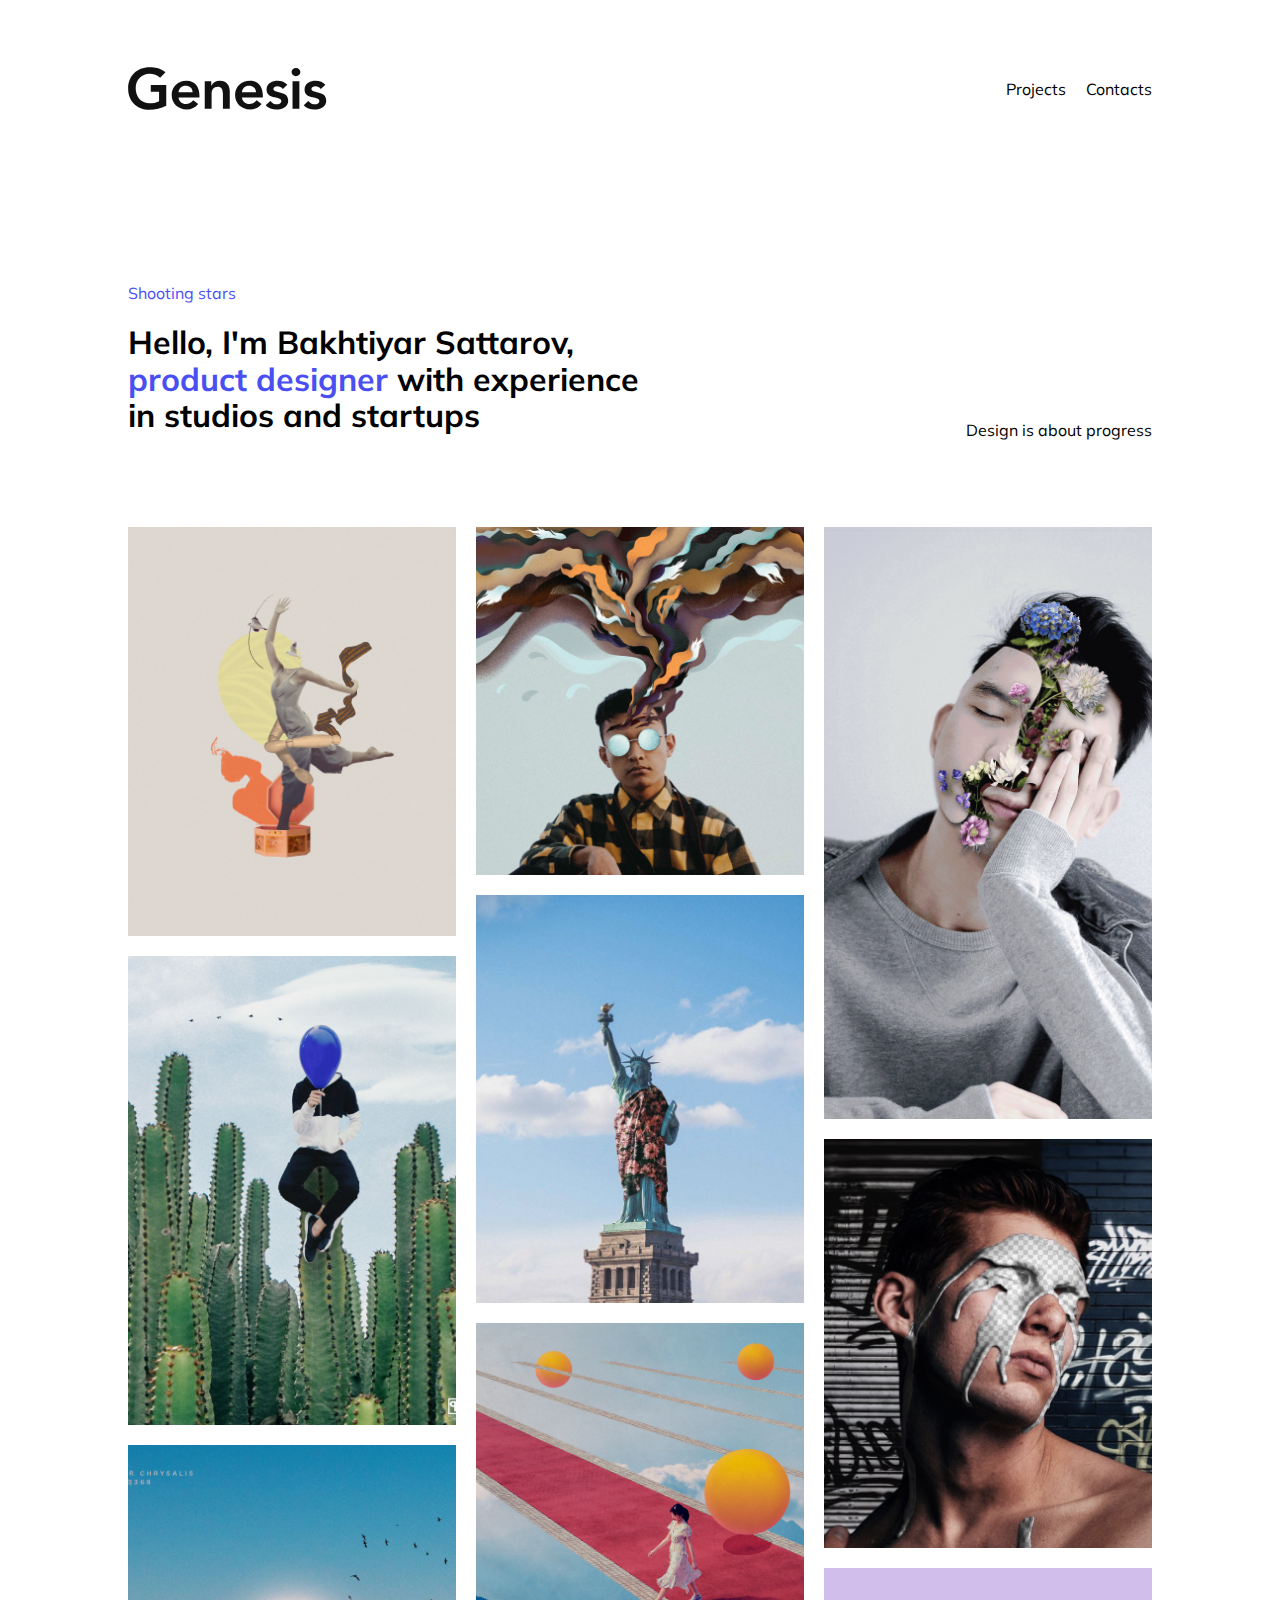
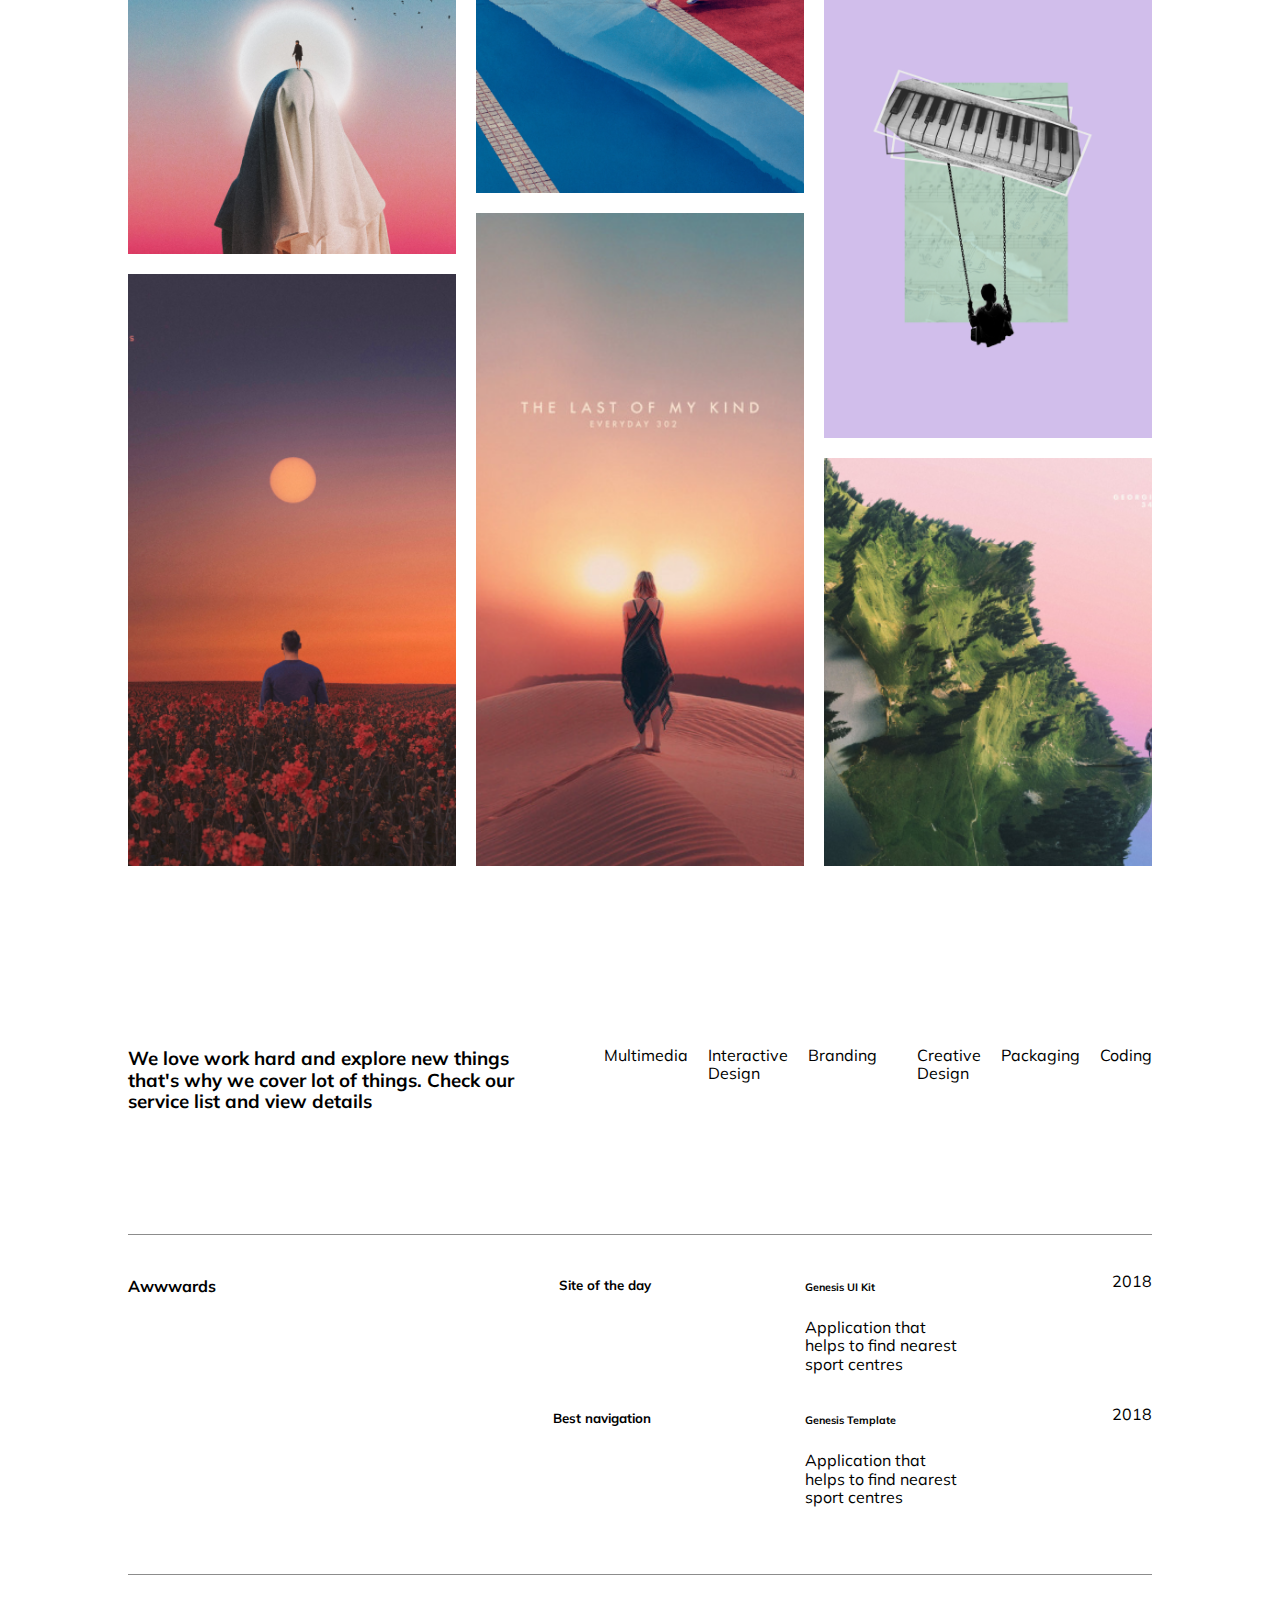
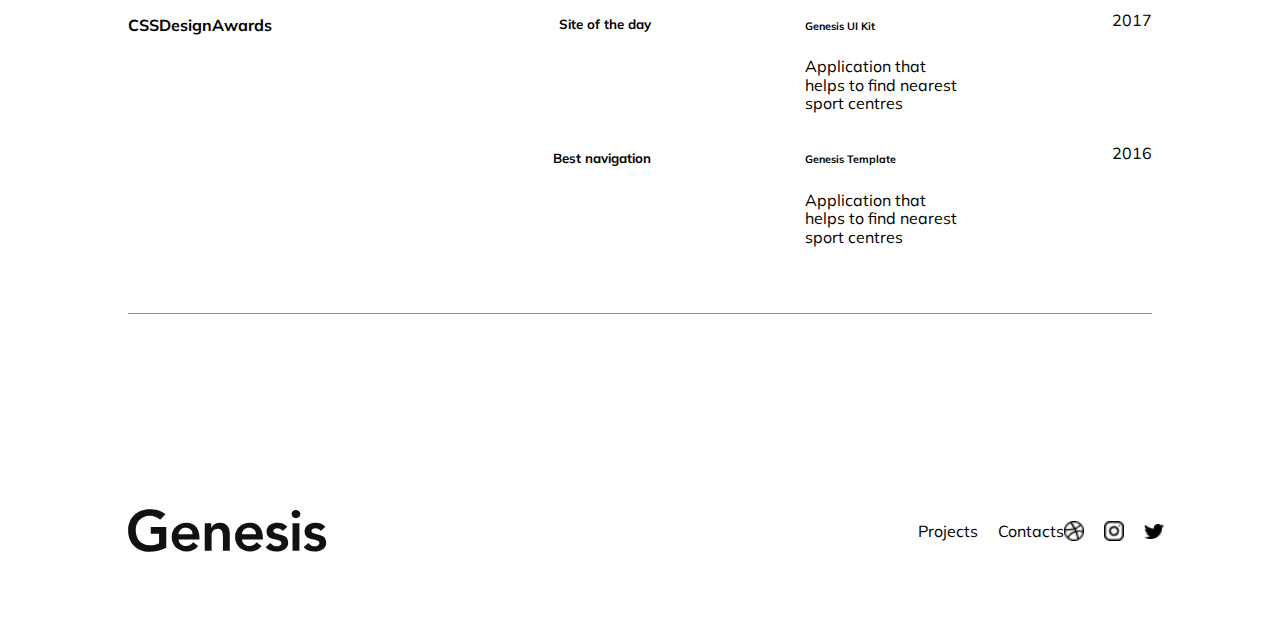
==== index.html @ 40b17dfe "styles added to header and footer" ====
<!DOCTYPE html>
<html lang="en">
<head>
    <meta charset="UTF-8">
    <meta name="viewport" content="width=device-width, initial-scale=1.0">
    <link href="https://fonts.googleapis.com/css2?family=Mulish:ital,wght@0,200..1000;1,200..1000&display=swap" rel="stylesheet">
    <link rel="stylesheet" href="styles/normalize.css">
    <link rel="stylesheet" href="styles/style.css">
    <title>Genesis</title>
</head>
<body>

    <header>
        <img class="logo" src="images/genesis-logo.svg" alt="">
        <div class="nav">
            <ul>
                <li>Projects</li>
                <li>Contacts</li>
            </ul>
        </div>
    </header>

    <main>

        <div class="hello-section">
                <div class="hello-title">
                    <p class="shooting-stars">Shooting stars</p>
                    <h1>Hello, I'm Bakhtiyar Sattarov,
                        <span class="purple">product designer</span> with experience
                        in studios and startups</h1>
                </div>
                <div class="progress">
                    <p>Design is about progress</p>
                </div>
        </div>

        <div class="gallery-section">
            <div class="gallery-element one"><img src="images/1.png" alt=""></div>
            <div class="gallery-element two"><img src="images/2.png" alt=""></div>
            <div class="gallery-element three"><img src="images/3.png" alt=""></div>
            <div class="gallery-element four"><img src="images/4.png" alt=""></div>
            <div class="gallery-element five"><img src="images/5.png" alt=""></div>
            <div class="gallery-element six"><img src="images/6.png" alt=""></div>
            <div class="gallery-element seven"><img src="images/7.png" alt=""></div>
            <div class="gallery-element eight"><img src="images/8.png" alt=""></div>
            <div class="gallery-element nine"><img src="images/9.png" alt=""></div>
            <div class="gallery-element ten"><img src="images/10.png" alt=""></div>
            <div class="gallery-element eleven"><img src="images/11.png" alt=""></div>
            <div class="gallery-element twelve"><img src="images/12.png" alt=""></div>
        </div>

        <div class="service-section">
            <div class="service-section_title"><h3>We love work hard and explore new things that's why we cover lot of things. Check our service list and view details</h3></div>

            <ul>
                <li>Multimedia</li>
                <li>Interactive Design</li>
                <li>Branding</li>
            </ul>

            <ul>
                <li>Creative Design</li>
                <li>Packaging</li>
                <li>Coding</li>
            </ul>
        </div>

        <div class="awards-section">

            <div class="awards">
                <h4 class="awards-title">Awwwards</h4>
                <div class="award">
                    <h5>Site of the day</h5>
                    <div class="awards-genesis">
                        <h6>Genesis UI Kit</h6>
                        <p>Application that helps to find nearest sport centres</p>
                    </div>
                    <p class="year">2018</p>
                </div>

                <div> </div>  
                <div class="award">
                    <h5>Best navigation</h5>
                    <div class="awards-genesis">
                        <h6>Genesis Template</h6>
                        <p>Application that helps to find nearest sport centres</p>
                    </div>
                    <p class="year">2018</p>
                </div>    
            </div>


            <div class="awards">
                <h4 class="awards-title">CSSDesignAwards</h4>
                <div class="award">
                    <h5>Site of the day</h5>
                    <div class="awards-genesis">
                        <h6>Genesis UI Kit</h6>
                        <p>Application that helps to find nearest sport centres</p>
                    </div>
                    <p class="year">2017</p>
                </div>

                <div> </div>  
                 <div class="award">
                    <h5>Best navigation</h5>
                    <div class="awards-genesis">
                        <h6>Genesis Template</h6>
                        <p>Application that helps to find nearest sport centres</p>
                    </div>
                    <p class="year">2016</p>
                </div>    
            </div>
            

        </div>

    </main>

    <footer>
        <img class="logo" src="images/genesis-logo.svg" alt="">
        <div class="footer-nav">
            <ul>
                <li>Projects</li>
                <li>Contacts</li>
            </ul>
            <div class="icons">
                <img class="icon" src="images/icon-webb.png" alt="">
                <img class="icon" src="images/icon-instagram.png" alt="">
                <img class="icon" src="images/icon-twitter.png" alt="">
            </div>
        </div>
    </footer>

</body>
</html>
---- styles/style.css ----
body {
  width: 100%;
  margin: auto;
  font-family: "Mulish", serif;
}

main {
  padding: 10%;
  display: flex;
  flex-direction: column;
  justify-content: center;
  align-items: center;
  align-content: center;
}

.gallery-section {
  display: grid;
  grid-template-columns: 1fr 1fr 1fr;
  grid-template-rows: repeat(33, 1fr);
  grid-auto-rows: auto;
  width: 100%;
  max-height: 2000px;
  grid-gap: 20px;
}

.gallery-element {
  width: 100%;
  height: 100%;
  background-color: aqua;
}

.gallery-element, img {
  width: 100%;
  height: 100%;
  -o-object-fit: cover;
     object-fit: cover;
}

.one {
  grid-column: 1/2;
  grid-row: 1/8;
}

.two {
  grid-column: 2/3;
  grid-row: 1/7;
}

.three {
  grid-column: 3/4;
  grid-row: 1/11;
}

.four {
  grid-column: 1/2;
  grid-row: 8/16;
}

.five {
  grid-column: 2/3;
  grid-row: 7/14;
}

.six {
  grid-column: 3/4;
  grid-row: 11/18;
}

.seven {
  grid-column: 1/2;
  grid-row: 16/23;
}

.eight {
  grid-column: 2/3;
  grid-row: 14/22;
}

.nine {
  grid-column: 3/4;
  grid-row: 18/26;
}

.ten {
  grid-column: 1/2;
  grid-row: 23/33;
}

.eleven {
  grid-column: 2/3;
  grid-row: 22/33;
}

.twelve {
  grid-column: 3/4;
  grid-row: 26/33;
}

.service-section {
  width: 100%;
  display: flex;
  flex-direction: row;
  flex-wrap: nowrap;
  justify-content: space-between;
  padding-top: 10%;
  padding-bottom: 10%;
  border-bottom: 1px solid #8c8c8c;
}

.service-section_title {
  max-width: 50%;
}

li {
  list-style: none;
}

.awards-section {
  display: flex;
  flex-direction: column;
  width: 100%;
}

.awards {
  display: grid;
  grid-template-columns: 1fr 3fr;
  grid-auto-rows: auto;
  width: 100%;
  padding-top: 2%;
  padding-bottom: 5%;
  border-bottom: 1px solid #8c8c8c;
}

.award {
  display: flex;
  flex-direction: row;
  justify-content: flex-end;
  gap: 20%;
}

.awards-title {
  min-width: 40%;
  align-content: flex-start;
}

.awards-genesis {
  max-width: 20%;
}

.hello-section {
  display: flex;
  flex-direction: row;
  justify-content: space-between;
  align-content: space-between;
  padding-bottom: 7%;
  width: 100%;
}

.hello-title {
  max-width: 50%;
  flex-direction: column;
}

.progress {
  align-self: flex-end;
}

.purple, .shooting-stars {
  color: #4A4FF2;
}

header {
  margin: auto;
  padding: 5% 10% 2% 10%;
  display: flex;
  flex-direction: row;
  justify-content: space-between;
}

.logo {
  max-width: 200px;
  height: auto;
  -o-object-fit: contain;
     object-fit: contain;
}

ul {
  display: flex;
  flex-direction: row;
  gap: 20px;
}

footer {
  margin: auto;
  padding: 5% 10%;
  display: flex;
  flex-direction: row;
  justify-content: space-between;
  align-content: baseline;
}

.footer-nav {
  display: flex;
  flex-direction: row;
  gap: 100pxs;
}

.icons {
  display: flex;
  flex-direction: row;
  gap: 20px;
}

.icon {
  -o-object-fit: contain;
     object-fit: contain;
  max-width: 20px;
}/*# sourceMappingURL=style.css.map */
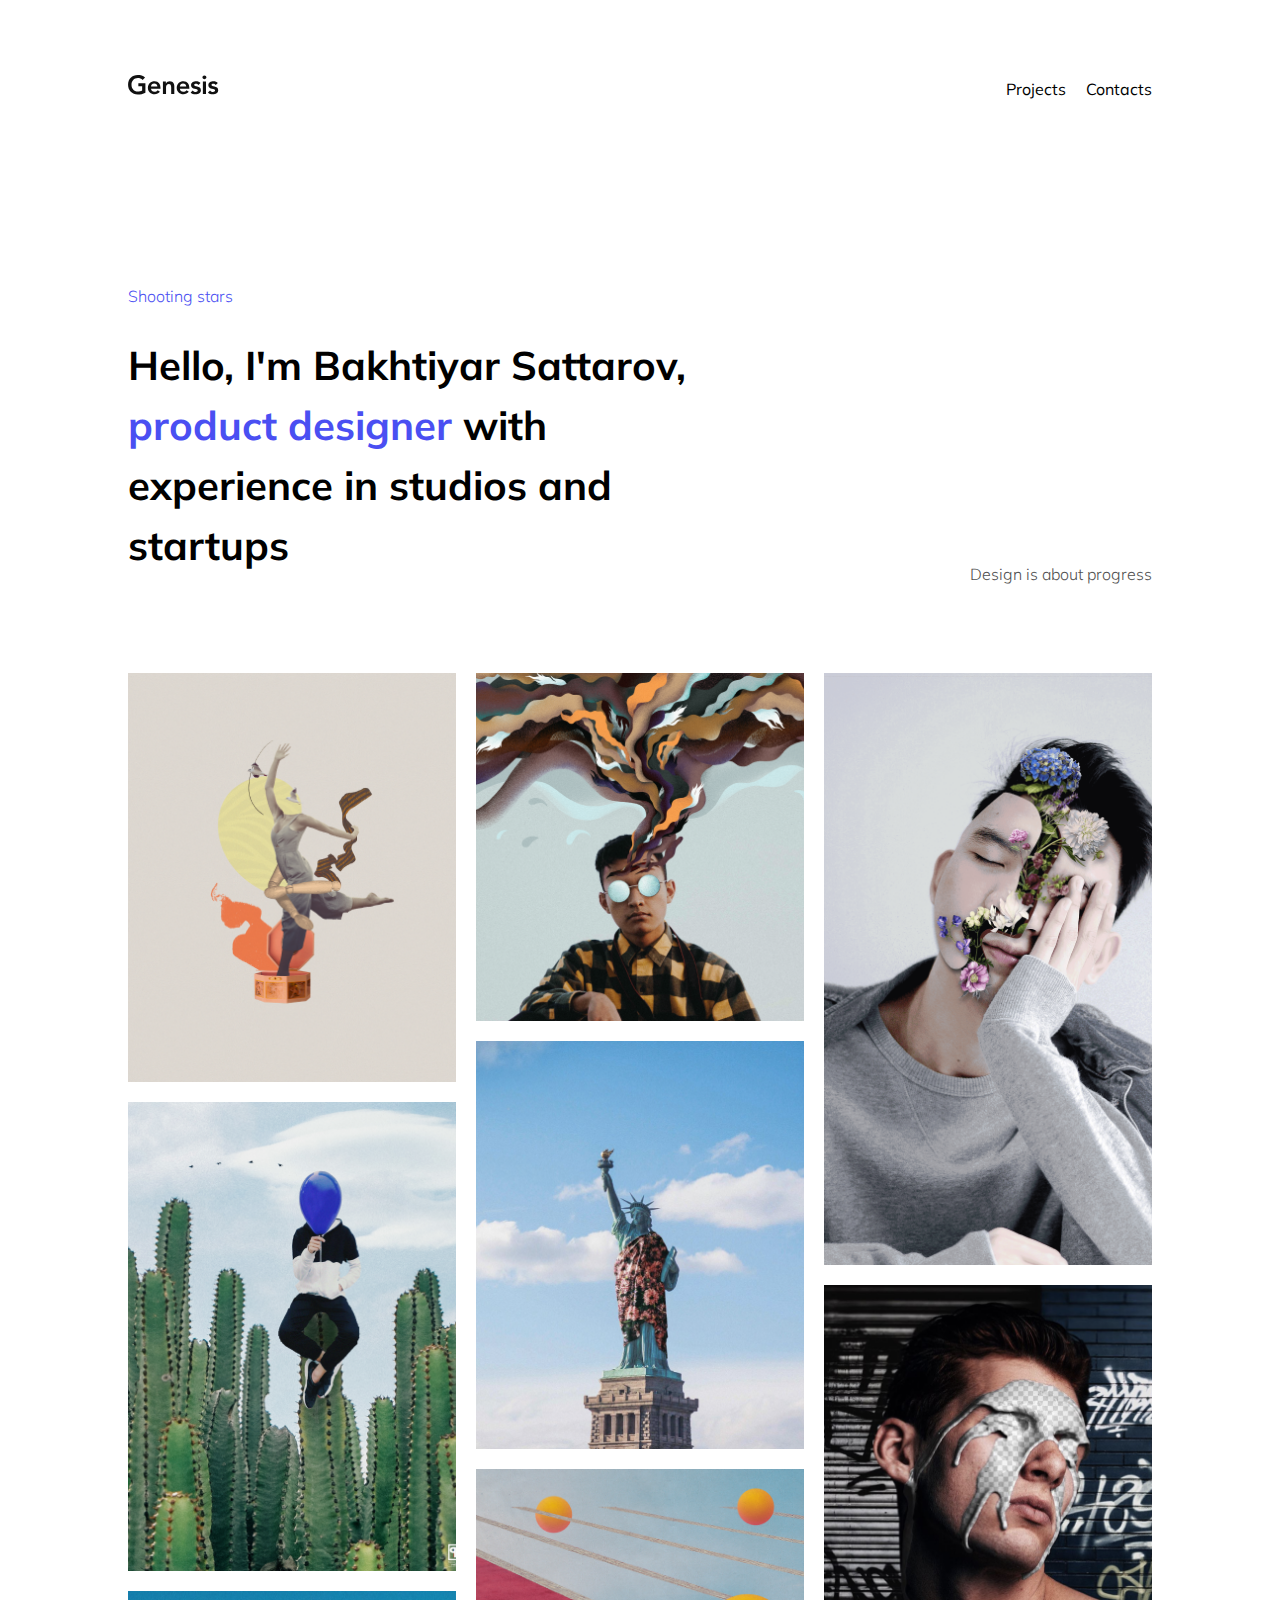
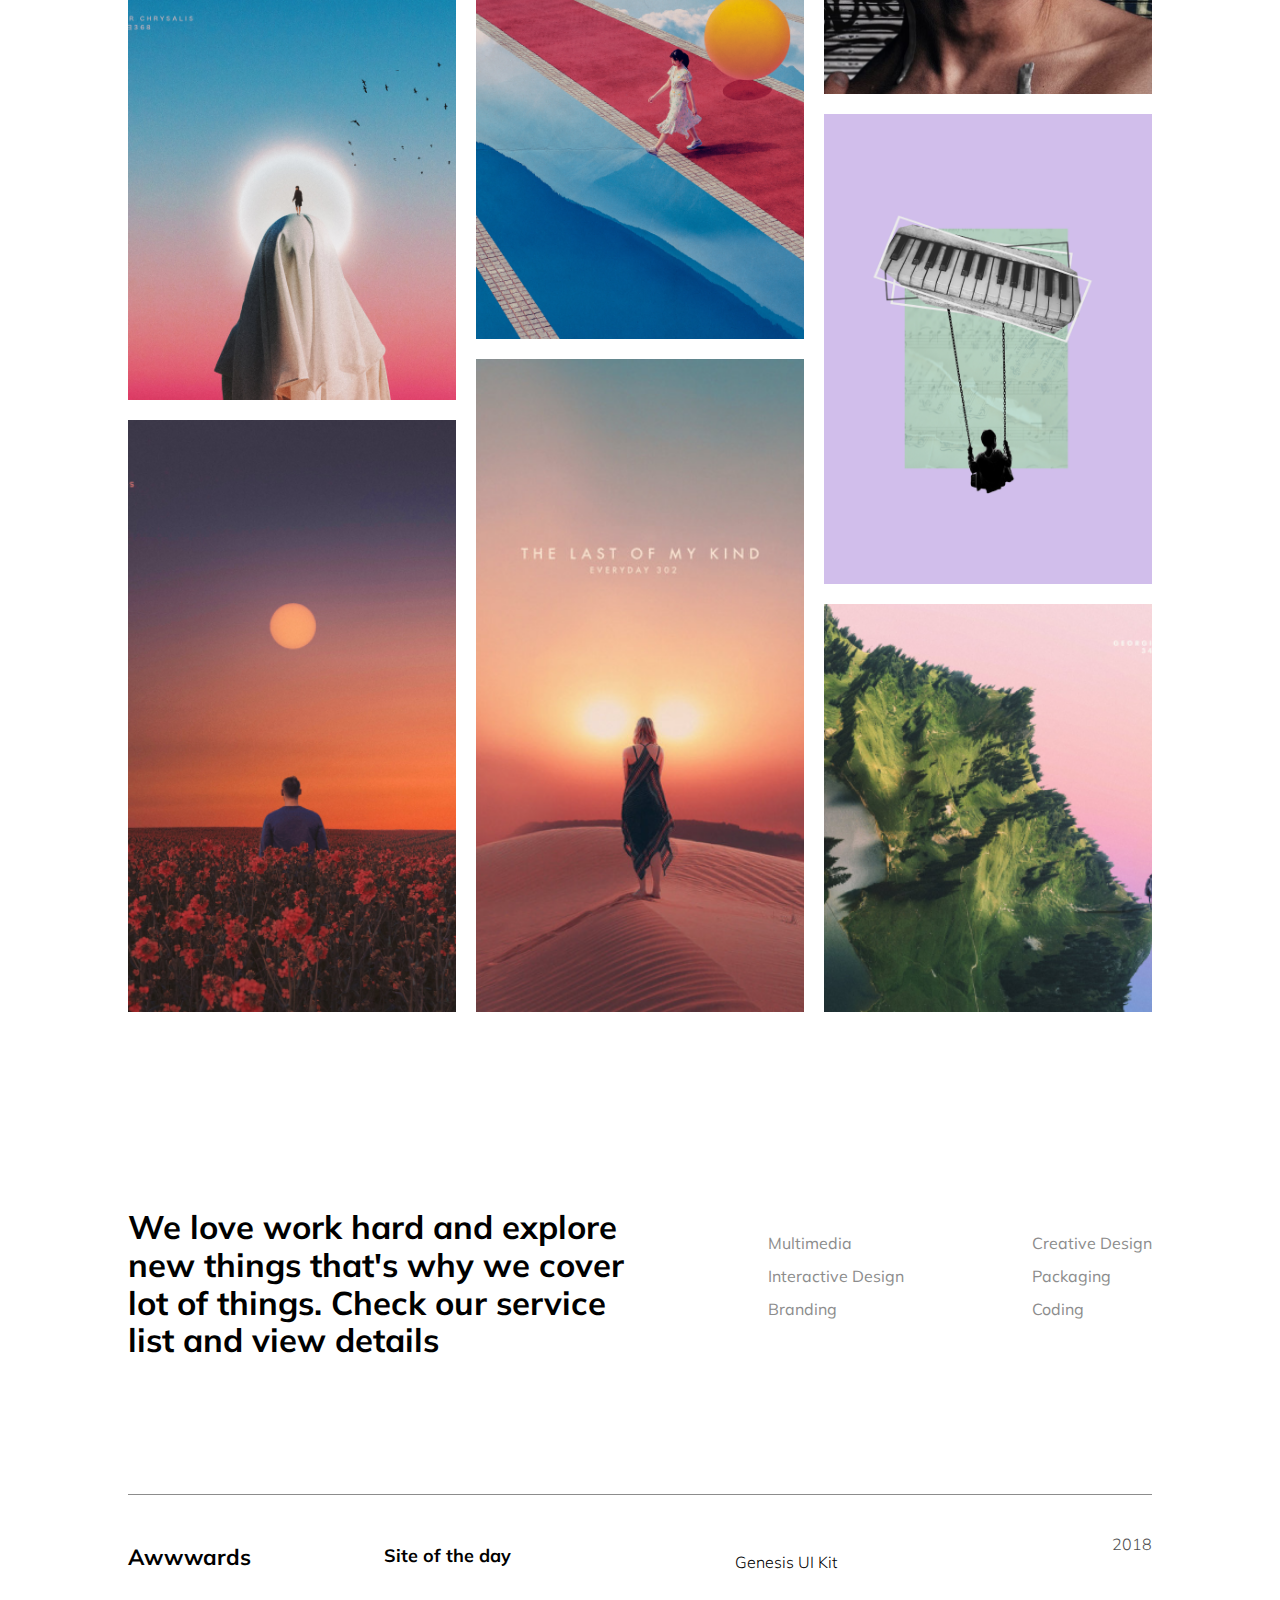
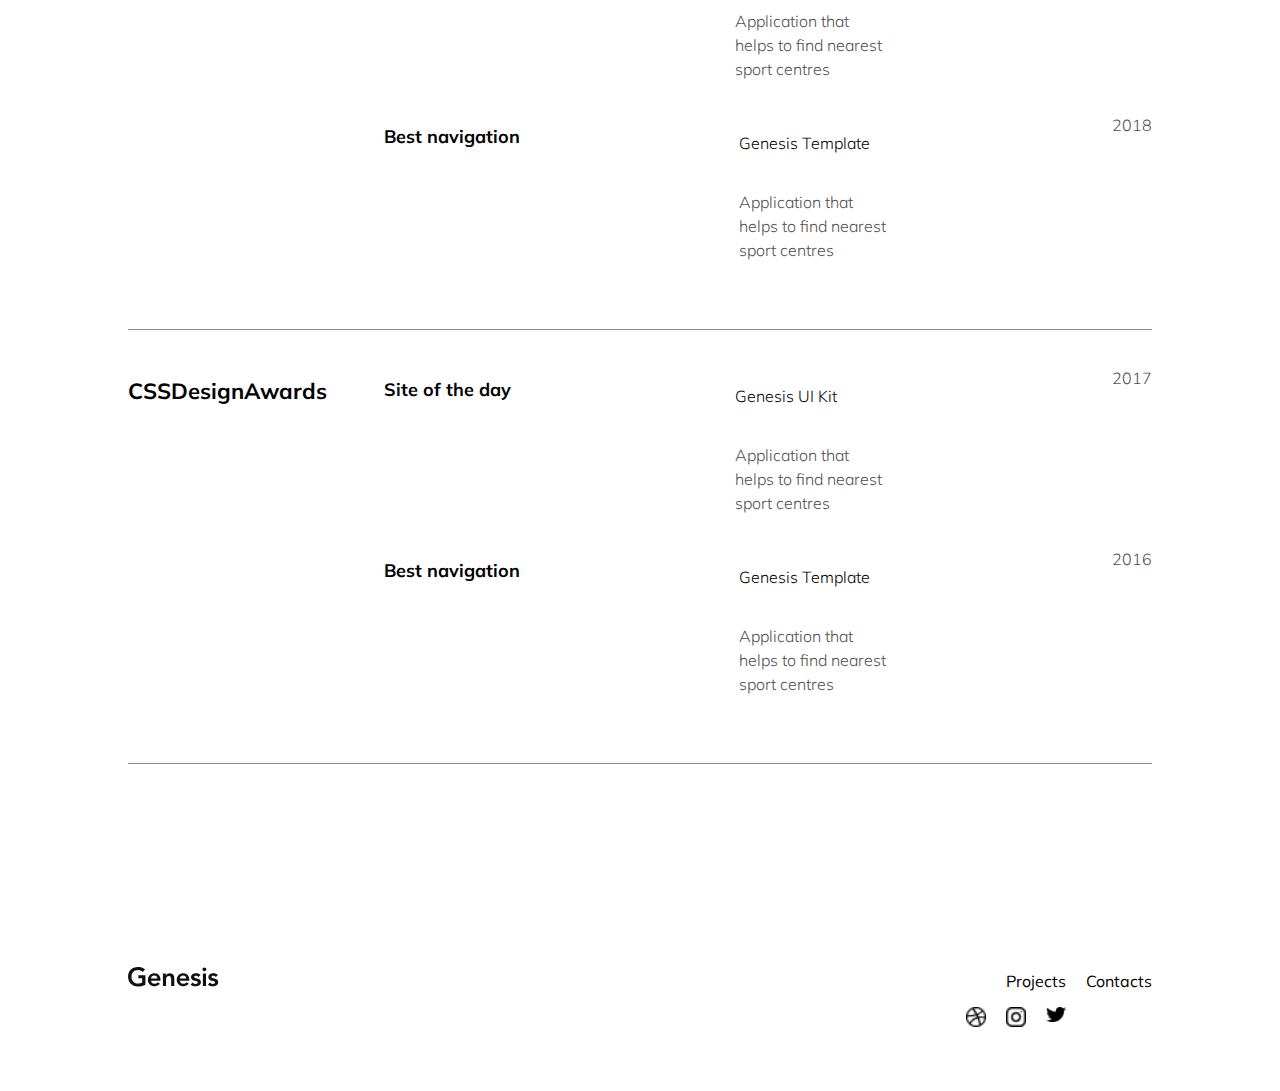
==== commit 440d9a04: "class names in index.html updated with BEM method. css adeed here an there..." ====
--- a/index.html
+++ b/index.html
@@ -11,11 +11,11 @@
 <body>
 
     <header>
-        <img class="logo" src="images/genesis-logo.svg" alt="">
+        <div class="header__logo"><img src="images/genesis-logo.svg" alt=""></div>
         <div class="nav">
-            <ul>
-                <li>Projects</li>
-                <li>Contacts</li>
+            <ul class="nav__list">
+                <li class="nav__item">Projects</li>
+                <li class="nav__item">Contacts</li>
             </ul>
         </div>
     </header>
@@ -23,92 +23,92 @@
     <main>
 
         <div class="hello-section">
-                <div class="hello-title">
+                <div class="hello-section__container">
                     <p class="shooting-stars">Shooting stars</p>
-                    <h1>Hello, I'm Bakhtiyar Sattarov,
+                    <h1 class="hello-section__title">Hello, I'm Bakhtiyar Sattarov,
                         <span class="purple">product designer</span> with experience
                         in studios and startups</h1>
                 </div>
-                <div class="progress">
+                <div class="hello-section__progress">
                     <p>Design is about progress</p>
                 </div>
         </div>
 
         <div class="gallery-section">
-            <div class="gallery-element one"><img src="images/1.png" alt=""></div>
-            <div class="gallery-element two"><img src="images/2.png" alt=""></div>
-            <div class="gallery-element three"><img src="images/3.png" alt=""></div>
-            <div class="gallery-element four"><img src="images/4.png" alt=""></div>
-            <div class="gallery-element five"><img src="images/5.png" alt=""></div>
-            <div class="gallery-element six"><img src="images/6.png" alt=""></div>
-            <div class="gallery-element seven"><img src="images/7.png" alt=""></div>
-            <div class="gallery-element eight"><img src="images/8.png" alt=""></div>
-            <div class="gallery-element nine"><img src="images/9.png" alt=""></div>
-            <div class="gallery-element ten"><img src="images/10.png" alt=""></div>
-            <div class="gallery-element eleven"><img src="images/11.png" alt=""></div>
-            <div class="gallery-element twelve"><img src="images/12.png" alt=""></div>
+            <div class="gallery-section__element one"><img src="images/1.png" alt=""></div>
+            <div class="gallery-section__element two"><img src="images/2.png" alt=""></div>
+            <div class="gallery-section__element three"><img src="images/3.png" alt=""></div>
+            <div class="gallery-section__element four"><img src="images/4.png" alt=""></div>
+            <div class="gallery-section__element five"><img src="images/5.png" alt=""></div>
+            <div class="gallery-section__element six"><img src="images/6.png" alt=""></div>
+            <div class="gallery-section__element seven"><img src="images/7.png" alt=""></div>
+            <div class="gallery-section__element eight"><img src="images/8.png" alt=""></div>
+            <div class="gallery-section__element nine"><img src="images/9.png" alt=""></div>
+            <div class="gallery-section__element ten"><img src="images/10.png" alt=""></div>
+            <div class="gallery-section__element eleven"><img src="images/11.png" alt=""></div>
+            <div class="gallery-section__element twelve"><img src="images/12.png" alt=""></div>
         </div>
 
         <div class="service-section">
-            <div class="service-section_title"><h3>We love work hard and explore new things that's why we cover lot of things. Check our service list and view details</h3></div>
+            <div class="service-section__title"><h3>We love work hard and explore new things that's why we cover lot of things. Check our service list and view details</h3></div>
 
-            <ul>
-                <li>Multimedia</li>
-                <li>Interactive Design</li>
-                <li>Branding</li>
+            <ul class="service-section__ul">
+                <li class="service-section__li">Multimedia</li>
+                <li class="service-section__li">Interactive Design</li>
+                <li class="service-section__li">Branding</li>
             </ul>
 
-            <ul>
-                <li>Creative Design</li>
-                <li>Packaging</li>
-                <li>Coding</li>
+            <ul class="service-section__ul">
+                <li class="service-section__li">Creative Design</li>
+                <li class="service-section__li">Packaging</li>
+                <li class="service-section__li">Coding</li>
             </ul>
         </div>
 
         <div class="awards-section">
 
-            <div class="awards">
-                <h4 class="awards-title">Awwwards</h4>
-                <div class="award">
+            <div class="awards-section__awards">
+                <h4 class="awards-section__title">Awwwards</h4>
+                <div class="awards-section__award">
                     <h5>Site of the day</h5>
-                    <div class="awards-genesis">
+                    <div class="awards-section__example">
                         <h6>Genesis UI Kit</h6>
                         <p>Application that helps to find nearest sport centres</p>
                     </div>
-                    <p class="year">2018</p>
+                    <p class="awards-section__year">2018</p>
                 </div>
 
                 <div> </div>  
-                <div class="award">
+                <div class="awards-section__award">
                     <h5>Best navigation</h5>
-                    <div class="awards-genesis">
+                    <div class="awards-section__example">
                         <h6>Genesis Template</h6>
                         <p>Application that helps to find nearest sport centres</p>
                     </div>
-                    <p class="year">2018</p>
+                    <p class="awards-section__year">2018</p>
                 </div>    
             </div>
 
 
-            <div class="awards">
-                <h4 class="awards-title">CSSDesignAwards</h4>
-                <div class="award">
+            <div class="awards-section__awards">
+                <h4 class="awards-section__title">CSSDesignAwards</h4>
+                <div class="awards-section__award">
                     <h5>Site of the day</h5>
-                    <div class="awards-genesis">
+                    <div class="awards-section__example">
                         <h6>Genesis UI Kit</h6>
                         <p>Application that helps to find nearest sport centres</p>
                     </div>
-                    <p class="year">2017</p>
+                    <p class="awards-section__year">2017</p>
                 </div>
 
                 <div> </div>  
-                 <div class="award">
+                 <div class="awards-section__award">
                     <h5>Best navigation</h5>
-                    <div class="awards-genesis">
+                    <div class="awards-section__example">
                         <h6>Genesis Template</h6>
                         <p>Application that helps to find nearest sport centres</p>
                     </div>
-                    <p class="year">2016</p>
+                    <p class="awards-section__year">2016</p>
                 </div>    
             </div>
             
@@ -118,16 +118,16 @@
     </main>
 
     <footer>
-        <img class="logo" src="images/genesis-logo.svg" alt="">
-        <div class="footer-nav">
-            <ul>
-                <li>Projects</li>
-                <li>Contacts</li>
+        <div class="footer__logo"><img src="images/genesis-logo.svg" alt=""></div>
+        <div class="nav">
+            <ul class="nav__list">
+                <li class="nav__item">Projects</li>
+                <li class="nav__item">Contacts</li>
             </ul>
-            <div class="icons">
-                <img class="icon" src="images/icon-webb.png" alt="">
-                <img class="icon" src="images/icon-instagram.png" alt="">
-                <img class="icon" src="images/icon-twitter.png" alt="">
+            <div class="nav__icons">
+                <img class="nav__icon" src="images/icon-webb.png" alt="">
+                <img class="nav__icon" src="images/icon-instagram.png" alt="">
+                <img class="nav__icon" src="images/icon-twitter.png" alt="">
             </div>
         </div>
     </footer>
--- a/styles/style.css
+++ b/styles/style.css
@@ -23,13 +23,13 @@
   grid-gap: 20px;
 }
 
-.gallery-element {
+.gallery-section__element {
   width: 100%;
   height: 100%;
   background-color: aqua;
 }
 
-.gallery-element, img {
+img {
   width: 100%;
   height: 100%;
   -o-object-fit: cover;
@@ -96,23 +96,52 @@
   grid-row: 26/33;
 }
 
+h4 {
+  font-size: 22px;
+  font-weight: bold;
+}
+
+h5 {
+  font-size: 18px;
+  font-weight: bold;
+}
+
+h6 {
+  font-size: 16px;
+  font-weight: 300;
+}
+
+p {
+  font-size: 16px;
+  font-weight: 300;
+  color: rgb(79, 79, 79);
+  line-height: 1.5;
+}
+
 .service-section {
   width: 100%;
   display: flex;
   flex-direction: row;
   flex-wrap: nowrap;
   justify-content: space-between;
+  align-items: center;
   padding-top: 10%;
   padding-bottom: 10%;
   border-bottom: 1px solid #8c8c8c;
 }
-
-.service-section_title {
+.service-section__title {
   max-width: 50%;
-}
-
-li {
+  font-size: 28px;
+}
+.service-section__ul {
+  display: flex;
+  flex-direction: column;
+}
+.service-section__li {
   list-style: none;
+  font-size: 18 px;
+  padding-bottom: 15px;
+  color: #8c8c8c;
 }
 
 .awards-section {
@@ -120,8 +149,7 @@
   flex-direction: column;
   width: 100%;
 }
-
-.awards {
+.awards-section__awards {
   display: grid;
   grid-template-columns: 1fr 3fr;
   grid-auto-rows: auto;
@@ -130,23 +158,19 @@
   padding-bottom: 5%;
   border-bottom: 1px solid #8c8c8c;
 }
-
-.award {
-  display: flex;
-  flex-direction: row;
-  justify-content: flex-end;
+.awards-section__award {
+  display: flex;
+  flex-direction: row;
+  justify-content: space-between;
   gap: 20%;
 }
-
-.awards-title {
-  min-width: 40%;
-  align-content: flex-start;
-}
-
-.awards-genesis {
+.awards-section__title {
+  min-width: 60%;
+  text-align: left;
+}
+.awards-section__example {
   max-width: 20%;
 }
-
 .hello-section {
   display: flex;
   flex-direction: row;
@@ -155,13 +179,15 @@
   padding-bottom: 7%;
   width: 100%;
 }
-
-.hello-title {
-  max-width: 50%;
-  flex-direction: column;
-}
-
-.progress {
+.hello-section__container {
+  max-width: 60%;
+  flex-direction: column;
+}
+.hello-section__title {
+  font-size: 40px;
+  line-height: 1.5;
+}
+.hello-section__progress {
   align-self: flex-end;
 }
 
@@ -175,19 +201,32 @@
   display: flex;
   flex-direction: row;
   justify-content: space-between;
-}
-
-.logo {
-  max-width: 200px;
+  align-items: baseline;
+}
+header__logo {
+  max-width: 150px;
   height: auto;
   -o-object-fit: contain;
      object-fit: contain;
 }
 
-ul {
+.nav__list {
   display: flex;
   flex-direction: row;
   gap: 20px;
+}
+.nav__item {
+  list-style: none;
+}
+.nav__icons {
+  display: flex;
+  flex-direction: row;
+  gap: 20px;
+}
+.nav__icon {
+  -o-object-fit: contain;
+     object-fit: contain;
+  max-width: 20px;
 }
 
 footer {
@@ -196,23 +235,11 @@
   display: flex;
   flex-direction: row;
   justify-content: space-between;
-  align-content: baseline;
-}
-
-.footer-nav {
-  display: flex;
-  flex-direction: row;
-  gap: 100pxs;
-}
-
-.icons {
-  display: flex;
-  flex-direction: row;
-  gap: 20px;
-}
-
-.icon {
+  align-items: baseline;
+}
+footer__logo {
+  max-width: 150px;
+  height: auto;
   -o-object-fit: contain;
      object-fit: contain;
-  max-width: 20px;
 }/*# sourceMappingURL=style.css.map */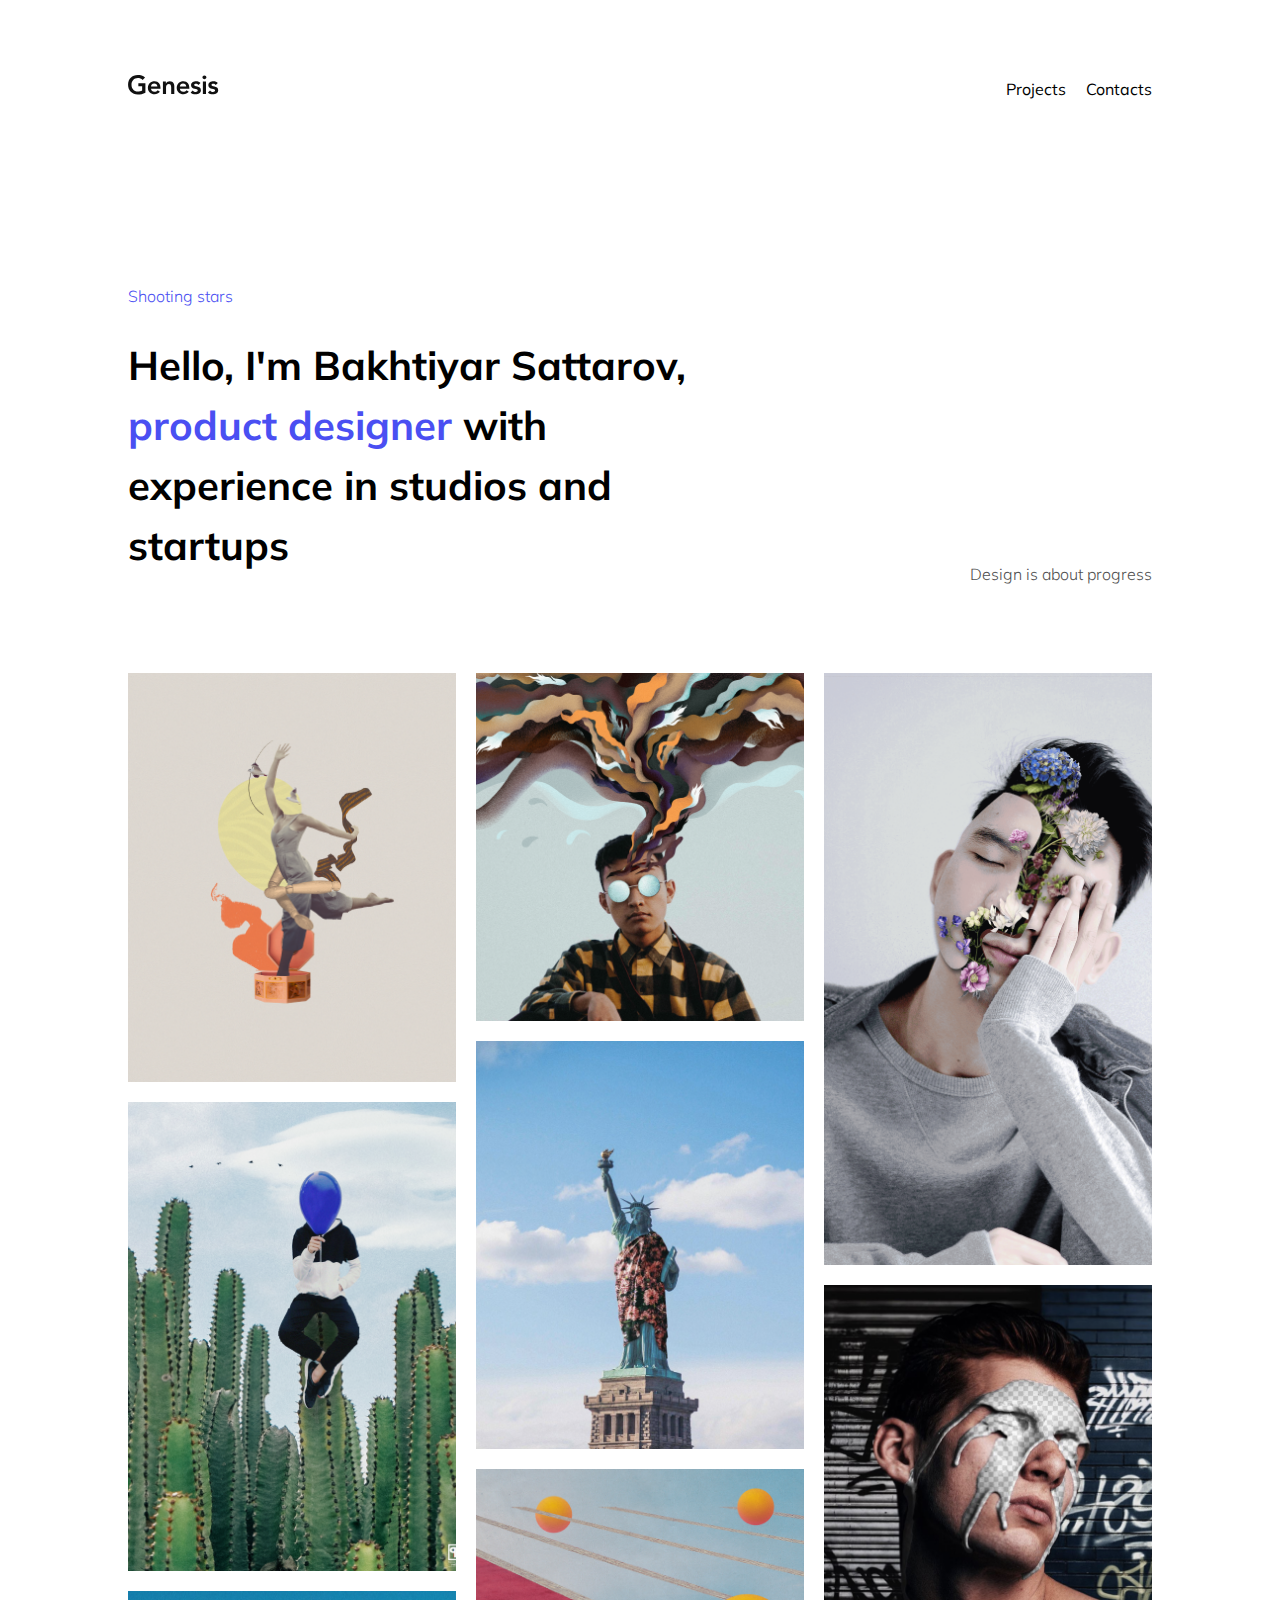
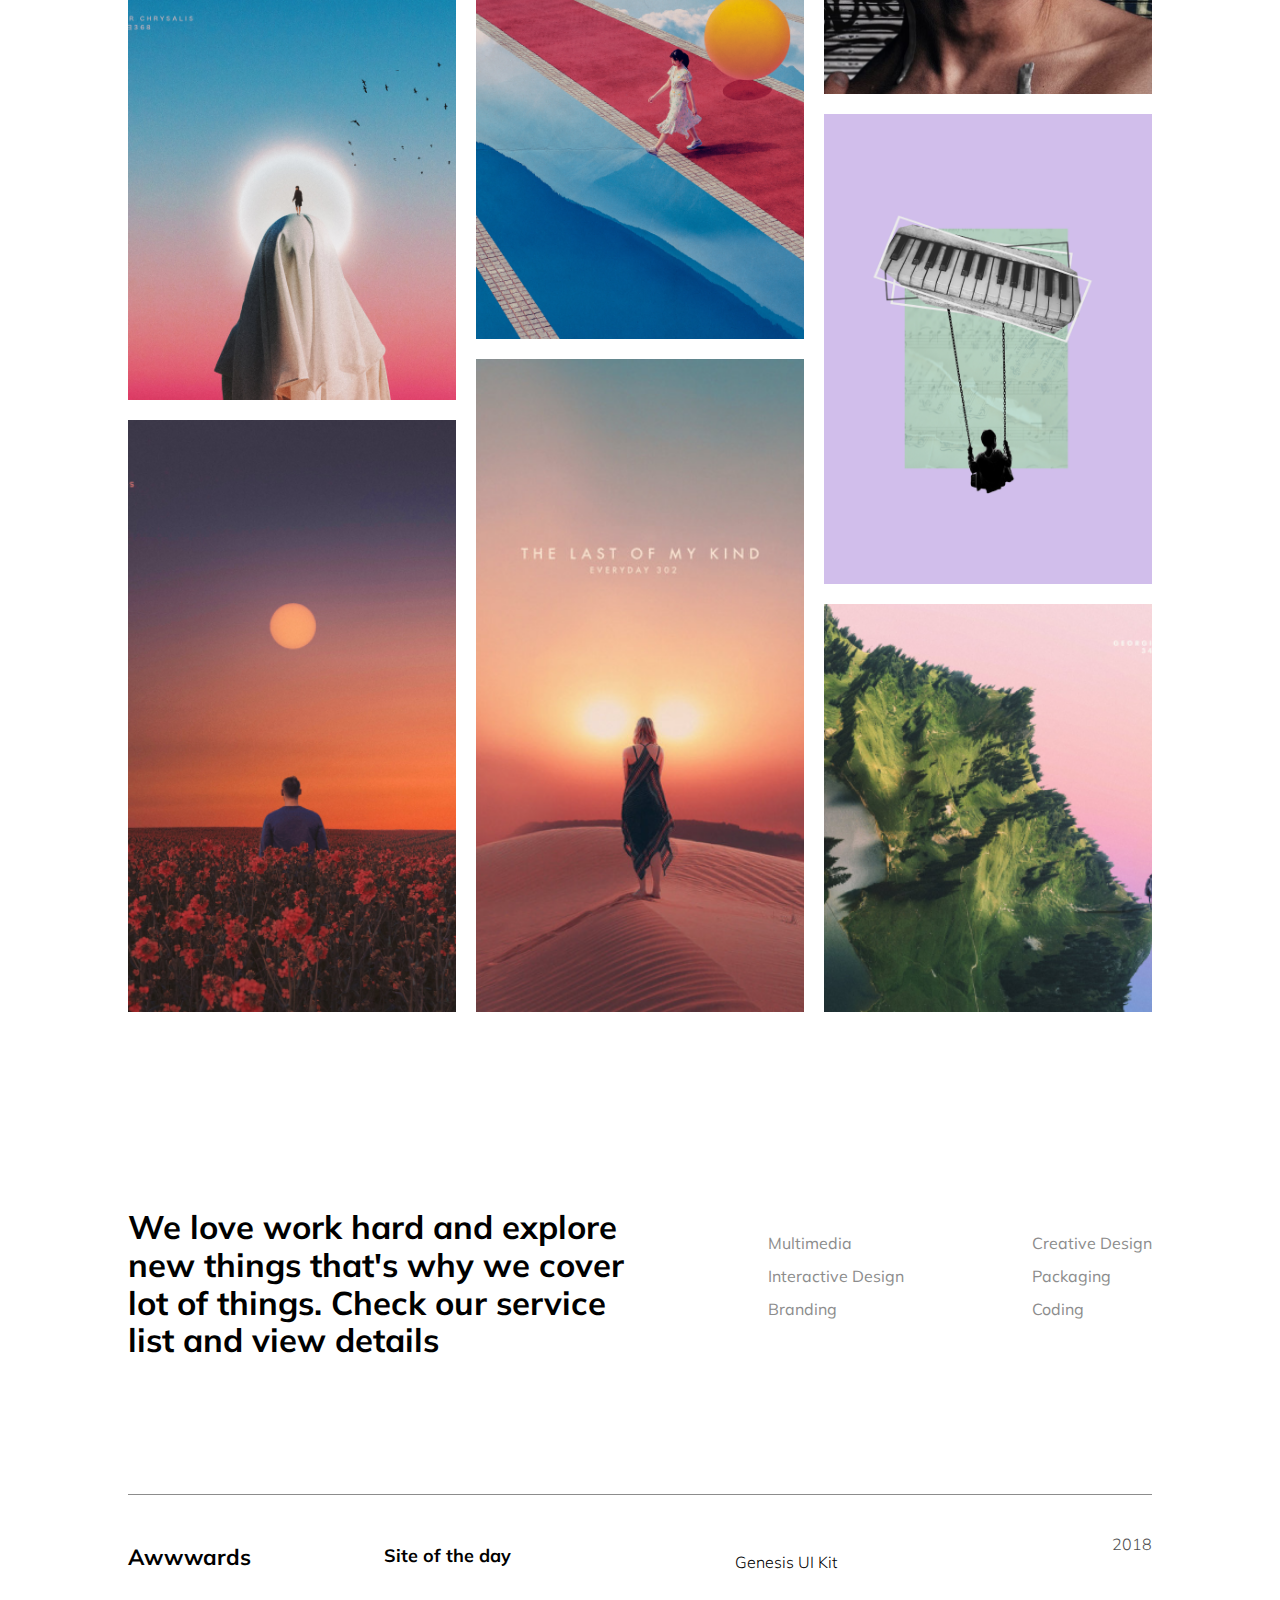
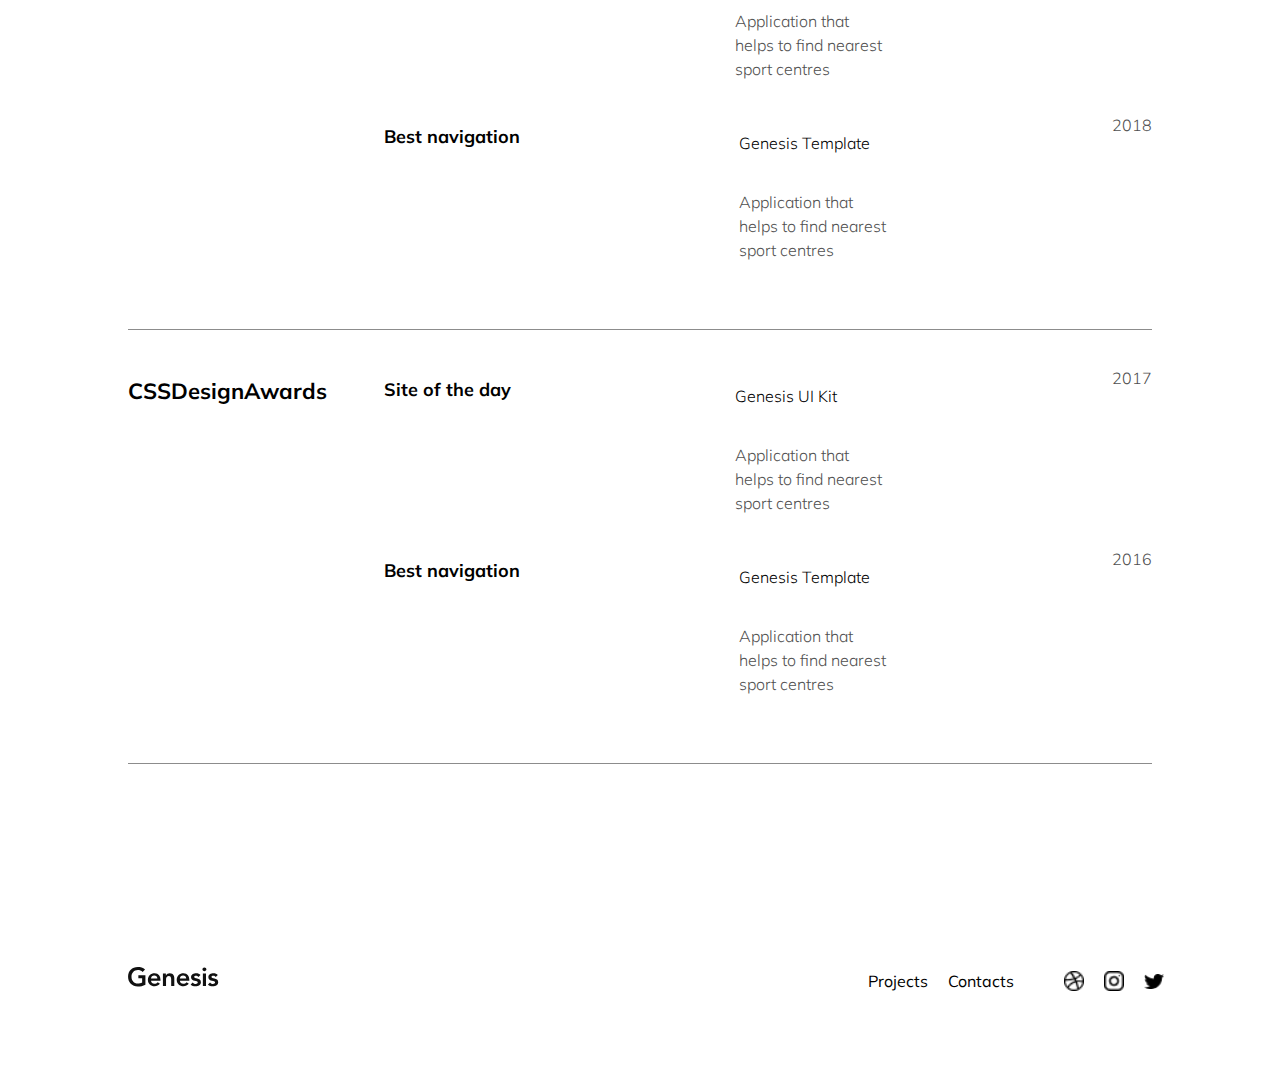
==== commit f8c56927: "context added to project-detail.html" ====
--- a/index.html
+++ b/index.html
@@ -66,7 +66,6 @@
         </div>
 
         <div class="awards-section">
-
             <div class="awards-section__awards">
                 <h4 class="awards-section__title">Awwwards</h4>
                 <div class="awards-section__award">
@@ -119,15 +118,15 @@
 
     <footer>
         <div class="footer__logo"><img src="images/genesis-logo.svg" alt=""></div>
-        <div class="nav">
-            <ul class="nav__list">
-                <li class="nav__item">Projects</li>
+        <div class="footer-nav">
+            <ul class="footer-nav__list">
+                <li class="footer-nav__item">Projects</li>
                 <li class="nav__item">Contacts</li>
             </ul>
-            <div class="nav__icons">
-                <img class="nav__icon" src="images/icon-webb.png" alt="">
-                <img class="nav__icon" src="images/icon-instagram.png" alt="">
-                <img class="nav__icon" src="images/icon-twitter.png" alt="">
+            <div class="footer-nav__icons">
+                <img class="footer-nav__icon" src="images/icon-webb.png" alt="">
+                <img class="footer-nav__icon" src="images/icon-instagram.png" alt="">
+                <img class="footer-nav__icon" src="images/icon-twitter.png" alt="">
             </div>
         </div>
     </footer>
--- a/styles/style.css
+++ b/styles/style.css
@@ -164,10 +164,6 @@
   justify-content: space-between;
   gap: 20%;
 }
-.awards-section__title {
-  min-width: 60%;
-  text-align: left;
-}
 .awards-section__example {
   max-width: 20%;
 }
@@ -218,16 +214,6 @@
 .nav__item {
   list-style: none;
 }
-.nav__icons {
-  display: flex;
-  flex-direction: row;
-  gap: 20px;
-}
-.nav__icon {
-  -o-object-fit: contain;
-     object-fit: contain;
-  max-width: 20px;
-}
 
 footer {
   margin: auto;
@@ -237,9 +223,33 @@
   justify-content: space-between;
   align-items: baseline;
 }
-footer__logo {
+
+.footer-nav {
+  display: flex;
+  flex-direction: row;
+  gap: 50px;
+}
+.footer-nav__list {
+  display: flex;
+  flex-direction: row;
+  gap: 20px;
+}
+.footer-nav__item {
+  list-style: none;
+}
+.footer-nav__logo {
   max-width: 150px;
   height: auto;
   -o-object-fit: contain;
      object-fit: contain;
+}
+.footer-nav__icons {
+  display: flex;
+  flex-direction: row;
+  gap: 20px;
+}
+.footer-nav__icon {
+  -o-object-fit: contain;
+     object-fit: contain;
+  max-width: 20px;
 }/*# sourceMappingURL=style.css.map */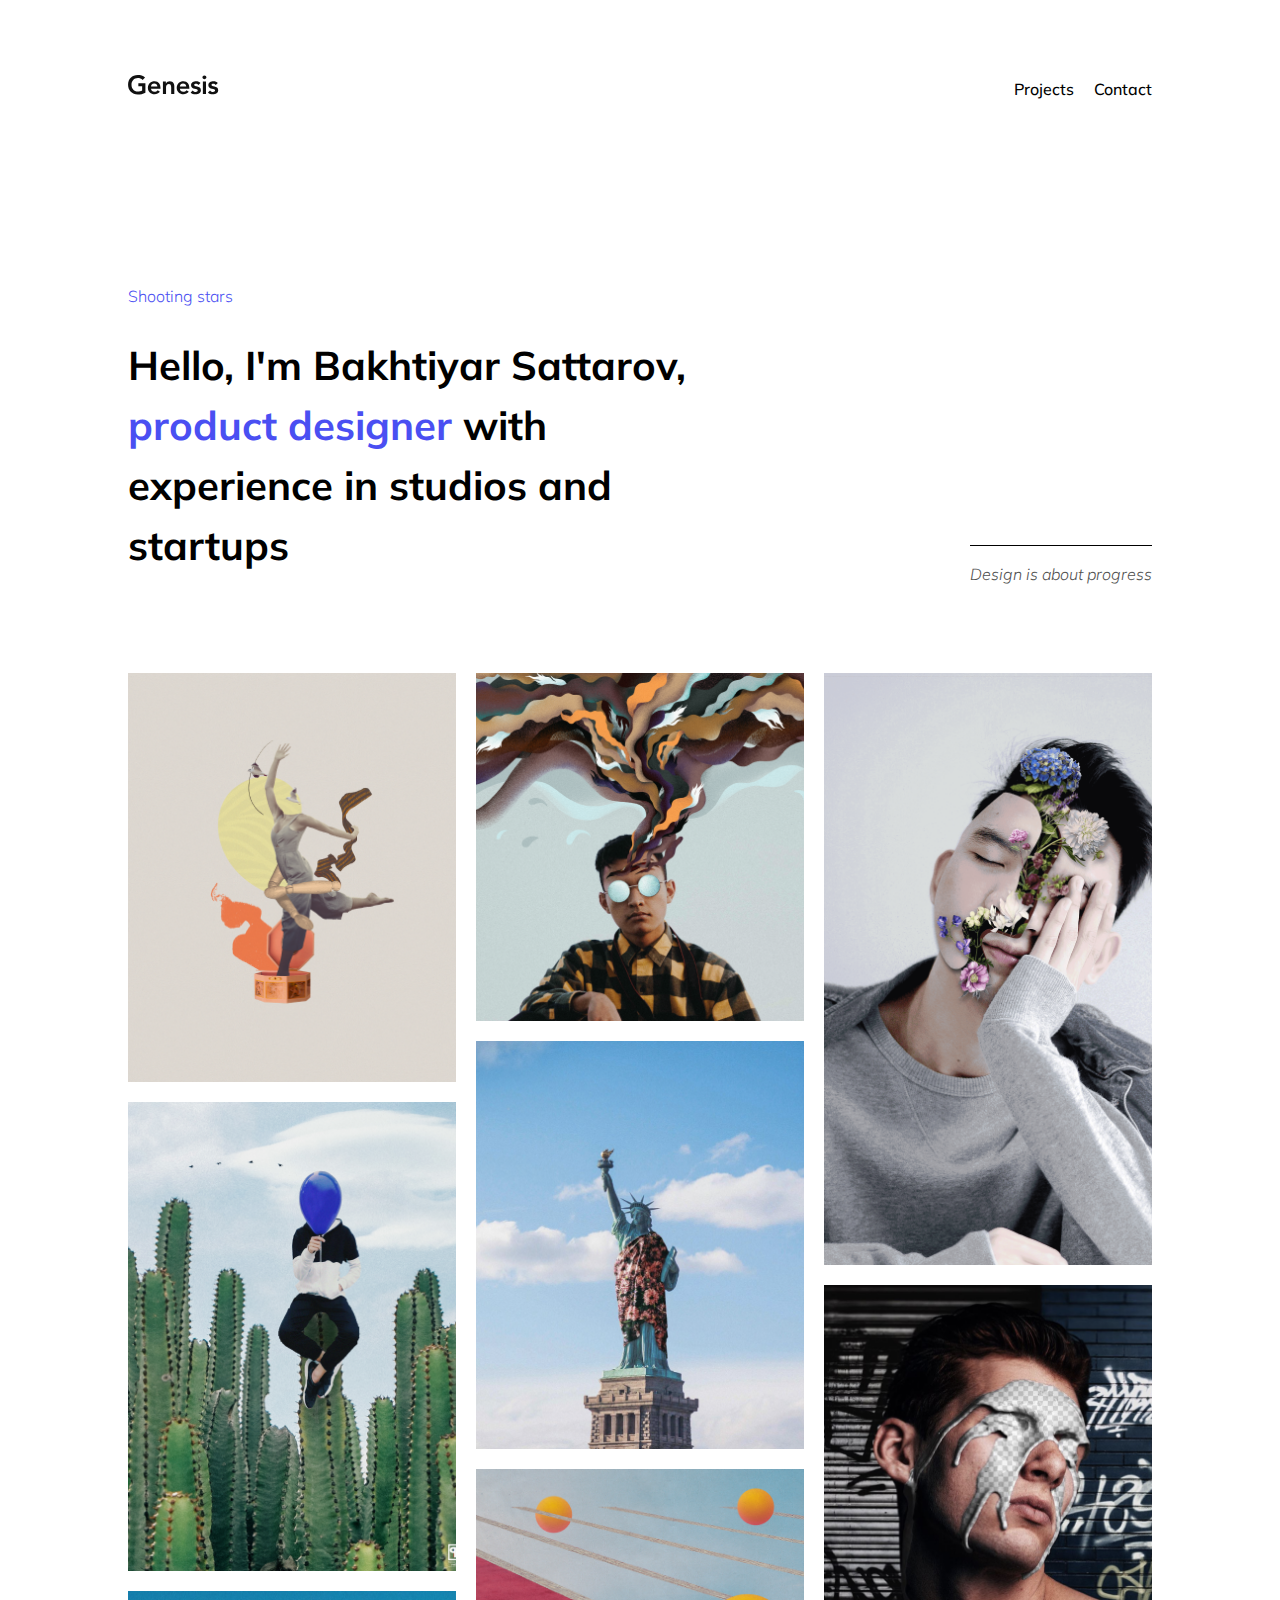
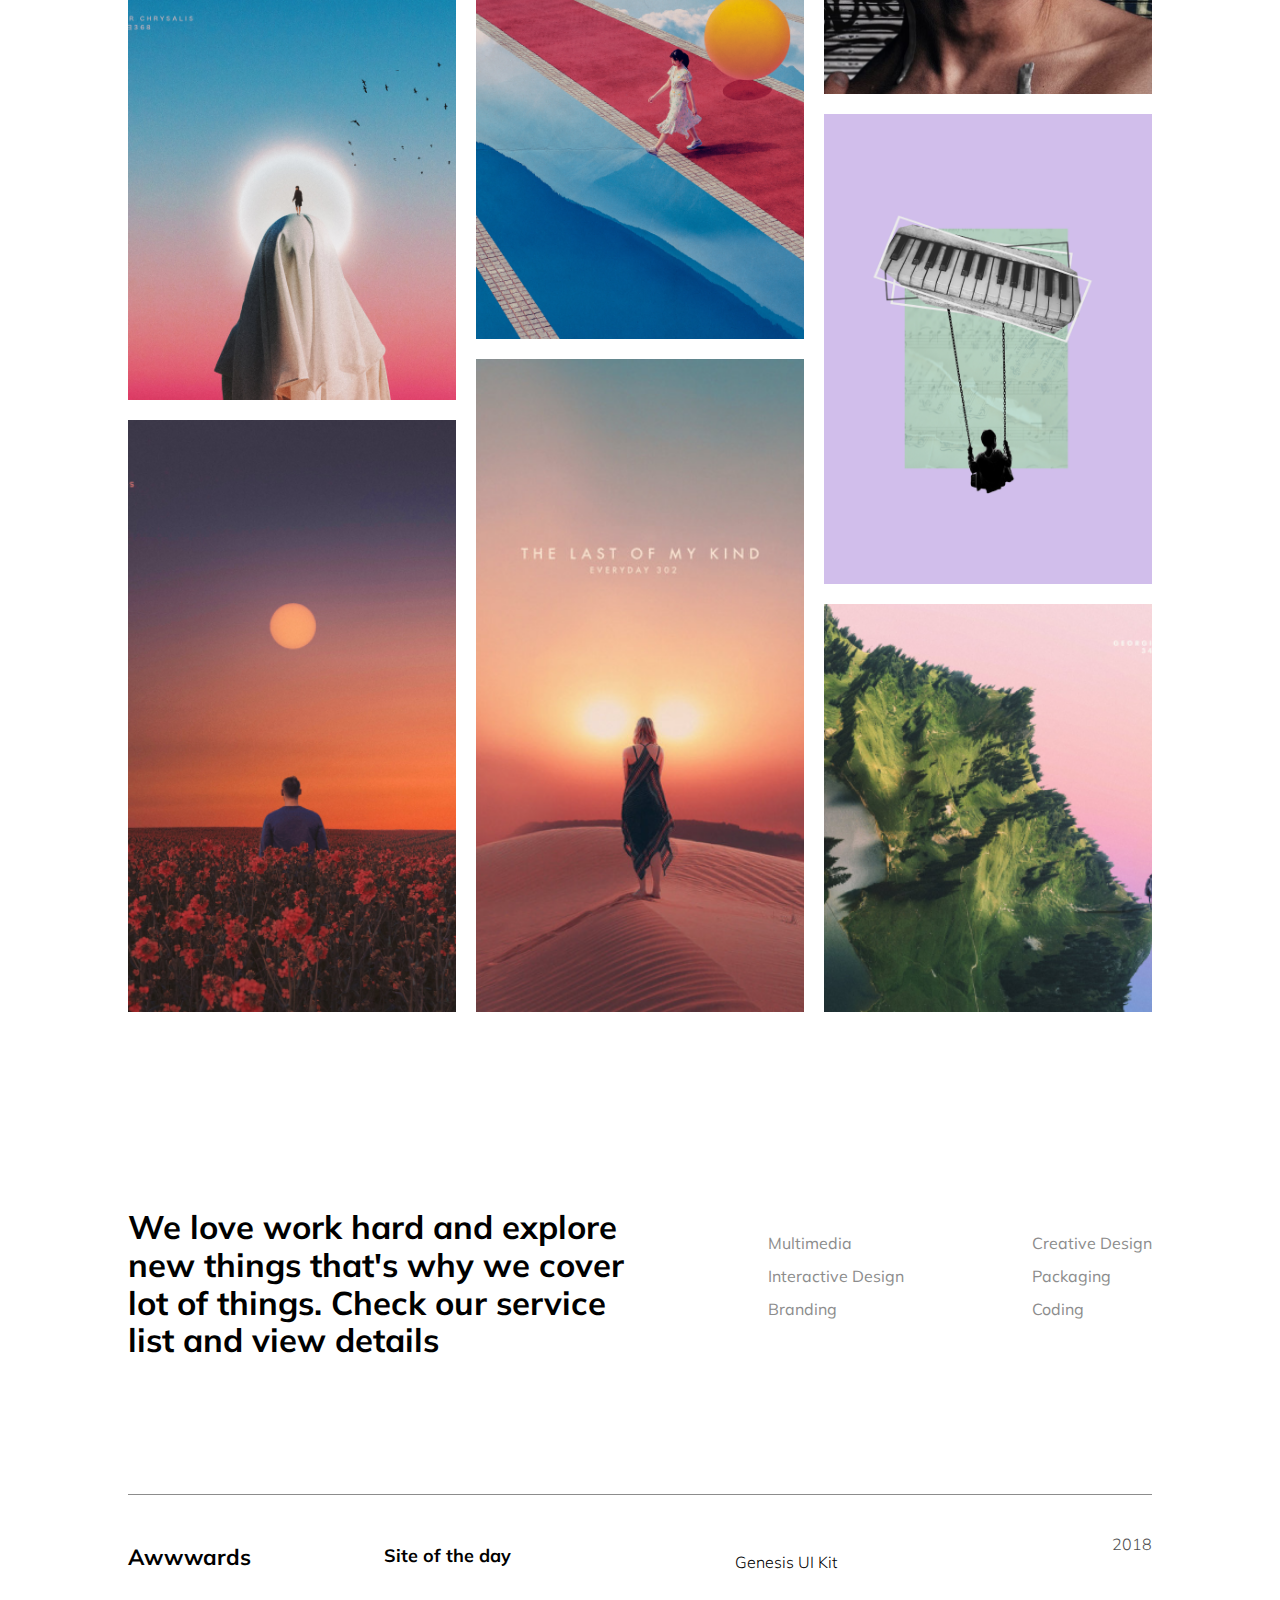
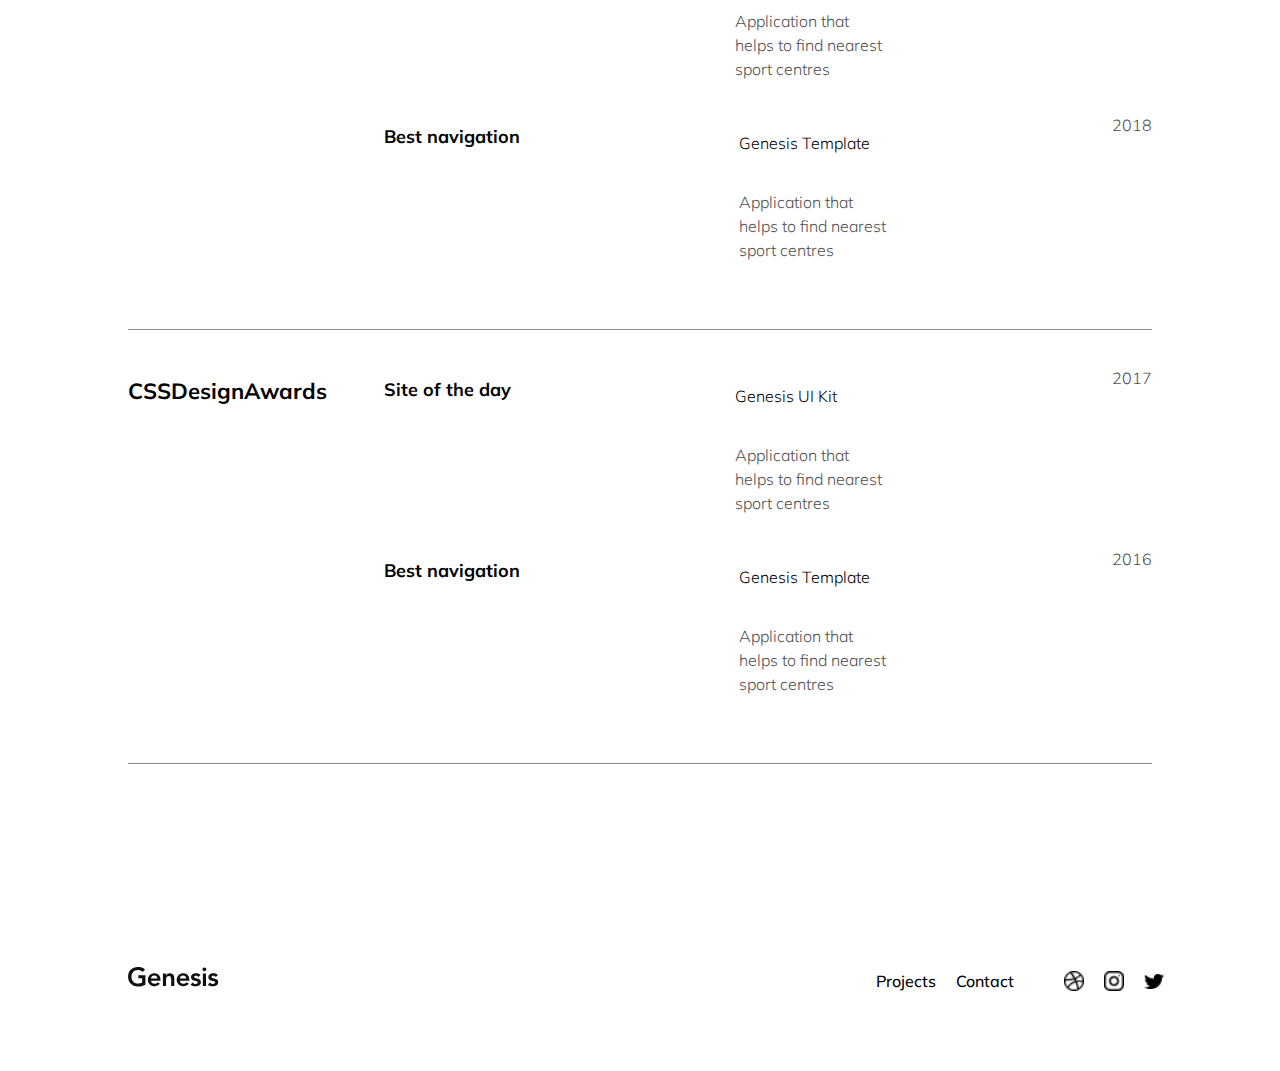
==== commit 90c812b1: "contact.html created. Links and css added to nav in header and footer" ====
--- a/index.html
+++ b/index.html
@@ -14,8 +14,8 @@
         <div class="header__logo"><img src="images/genesis-logo.svg" alt=""></div>
         <div class="nav">
             <ul class="nav__list">
-                <li class="nav__item">Projects</li>
-                <li class="nav__item">Contacts</li>
+               <li class="nav__item"><a href="project-details.html">Projects</a></li>
+                <li class="nav__item"><a href="contact.html">Contact</a></li> 
             </ul>
         </div>
     </header>
@@ -120,8 +120,8 @@
         <div class="footer__logo"><img src="images/genesis-logo.svg" alt=""></div>
         <div class="footer-nav">
             <ul class="footer-nav__list">
-                <li class="footer-nav__item">Projects</li>
-                <li class="nav__item">Contacts</li>
+                <li class="nav__item"><a href="project-details.html">Projects</a></li>
+                <li class="nav__item"><a href="contact.html">Contact</a></li>
             </ul>
             <div class="footer-nav__icons">
                 <img class="footer-nav__icon" src="images/icon-webb.png" alt="">
--- a/styles/style.css
+++ b/styles/style.css
@@ -13,6 +13,81 @@
   align-content: center;
 }
 
+.hello-section {
+  display: flex;
+  flex-direction: row;
+  justify-content: space-between;
+  align-content: space-between;
+  padding-bottom: 7%;
+  width: 100%;
+}
+.hello-section__container {
+  max-width: 60%;
+  flex-direction: column;
+}
+.hello-section__title {
+  font-size: 40px;
+  line-height: 1.5;
+}
+.hello-section__progress {
+  align-self: flex-end;
+  border-top: solid 1px;
+  font-style: italic;
+}
+
+.purple, .shooting-stars {
+  color: #4A4FF2;
+}
+
+.service-section {
+  width: 100%;
+  display: flex;
+  flex-direction: row;
+  flex-wrap: nowrap;
+  justify-content: space-between;
+  align-items: center;
+  padding-top: 10%;
+  padding-bottom: 10%;
+  border-bottom: 1px solid #8c8c8c;
+}
+.service-section__title {
+  max-width: 50%;
+  font-size: 28px;
+}
+.service-section__ul {
+  display: flex;
+  flex-direction: column;
+}
+.service-section__li {
+  list-style: none;
+  font-size: 18 px;
+  padding-bottom: 15px;
+  color: #8c8c8c;
+}
+
+.awards-section {
+  display: flex;
+  flex-direction: column;
+  width: 100%;
+}
+.awards-section__awards {
+  display: grid;
+  grid-template-columns: 1fr 3fr;
+  grid-auto-rows: auto;
+  width: 100%;
+  padding-top: 2%;
+  padding-bottom: 5%;
+  border-bottom: 1px solid #8c8c8c;
+}
+.awards-section__award {
+  display: flex;
+  flex-direction: row;
+  justify-content: space-between;
+  gap: 20%;
+}
+.awards-section__example {
+  max-width: 20%;
+}
 .gallery-section {
   display: grid;
   grid-template-columns: 1fr 1fr 1fr;
@@ -22,7 +97,6 @@
   max-height: 2000px;
   grid-gap: 20px;
 }
-
 .gallery-section__element {
   width: 100%;
   height: 100%;
@@ -118,76 +192,14 @@
   line-height: 1.5;
 }
 
-.service-section {
-  width: 100%;
-  display: flex;
-  flex-direction: row;
-  flex-wrap: nowrap;
-  justify-content: space-between;
-  align-items: center;
-  padding-top: 10%;
-  padding-bottom: 10%;
-  border-bottom: 1px solid #8c8c8c;
-}
-.service-section__title {
-  max-width: 50%;
-  font-size: 28px;
-}
-.service-section__ul {
-  display: flex;
-  flex-direction: column;
-}
-.service-section__li {
-  list-style: none;
-  font-size: 18 px;
-  padding-bottom: 15px;
-  color: #8c8c8c;
-}
-
-.awards-section {
-  display: flex;
-  flex-direction: column;
-  width: 100%;
-}
-.awards-section__awards {
-  display: grid;
-  grid-template-columns: 1fr 3fr;
-  grid-auto-rows: auto;
-  width: 100%;
-  padding-top: 2%;
-  padding-bottom: 5%;
-  border-bottom: 1px solid #8c8c8c;
-}
-.awards-section__award {
-  display: flex;
-  flex-direction: row;
-  justify-content: space-between;
-  gap: 20%;
-}
-.awards-section__example {
-  max-width: 20%;
-}
-.hello-section {
-  display: flex;
-  flex-direction: row;
-  justify-content: space-between;
-  align-content: space-between;
-  padding-bottom: 7%;
-  width: 100%;
-}
-.hello-section__container {
-  max-width: 60%;
-  flex-direction: column;
-}
-.hello-section__title {
-  font-size: 40px;
-  line-height: 1.5;
-}
-.hello-section__progress {
-  align-self: flex-end;
-}
-
-.purple, .shooting-stars {
+a {
+  text-decoration: none;
+  color: black;
+  font-weight: 500;
+  transition: 0.5s;
+}
+
+a:hover {
   color: #4A4FF2;
 }
 
@@ -213,6 +225,7 @@
 }
 .nav__item {
   list-style: none;
+  text-decoration: none;
 }
 
 footer {
@@ -252,4 +265,103 @@
   -o-object-fit: contain;
      object-fit: contain;
   max-width: 20px;
+}
+
+.project {
+  width: 100%;
+  display: flex;
+  flex-wrap: wrap;
+  flex-direction: row;
+  justify-content: space-between;
+  padding-bottom: 5%;
+}
+.project__intro {
+  max-width: 700px;
+  padding-right: 5%;
+  padding-bottom: 5%;
+}
+.project__intro__title {
+  max-width: 70%;
+  font-size: 40px;
+  line-height: 1.5;
+}
+.project__intro__text {
+  line-height: 1.5;
+  display: flex;
+  flex-direction: column;
+  gap: 20px;
+}
+.project__list__container {
+  display: flex;
+  flex-direction: column;
+  min-width: 40%;
+  padding-bottom: 5%;
+}
+.project__list__item {
+  display: flex;
+  flex-direction: row;
+  padding-bottom: 7px;
+  border-bottom: solid 1px #a0a0a0;
+  min-width: 350px;
+  justify-content: space-between;
+}
+.project__list__item__first {
+  color: #808080;
+}
+.project__list__item__second {
+  font-weight: 500;
+  padding-left: 50px;
+}
+
+.images-section__big-image {
+  max-width: 100%;
+  max-height: 100%;
+}
+.images-section__text {
+  padding-bottom: 5%;
+  padding-top: 3%;
+}
+.images-section__images {
+  display: flex;
+  flex-direction: row;
+  justify-content: space-between;
+  gap: 5%;
+}
+.images-section__small-image {
+  width: 30%;
+}
+
+.contact {
+  width: 100%;
+  display: flex;
+  flex-wrap: wrap;
+  flex-direction: row;
+  justify-content: space-between;
+  padding-bottom: 5%;
+}
+.contact__intro {
+  max-width: 400px;
+  padding-right: 5%;
+  padding-bottom: 5%;
+}
+.contact__intro__title {
+  max-width: 100%;
+  font-size: 40px;
+  line-height: 1.5;
+}
+.contact__intro__text {
+  line-height: 1.5;
+  display: flex;
+  flex-direction: column;
+  gap: 20px;
+}
+.contact__form {
+  display: flex;
+  flex-direction: column;
+  min-width: 40%;
+  padding-bottom: 5%;
+}
+
+.map {
+  width: 100%;
 }/*# sourceMappingURL=style.css.map */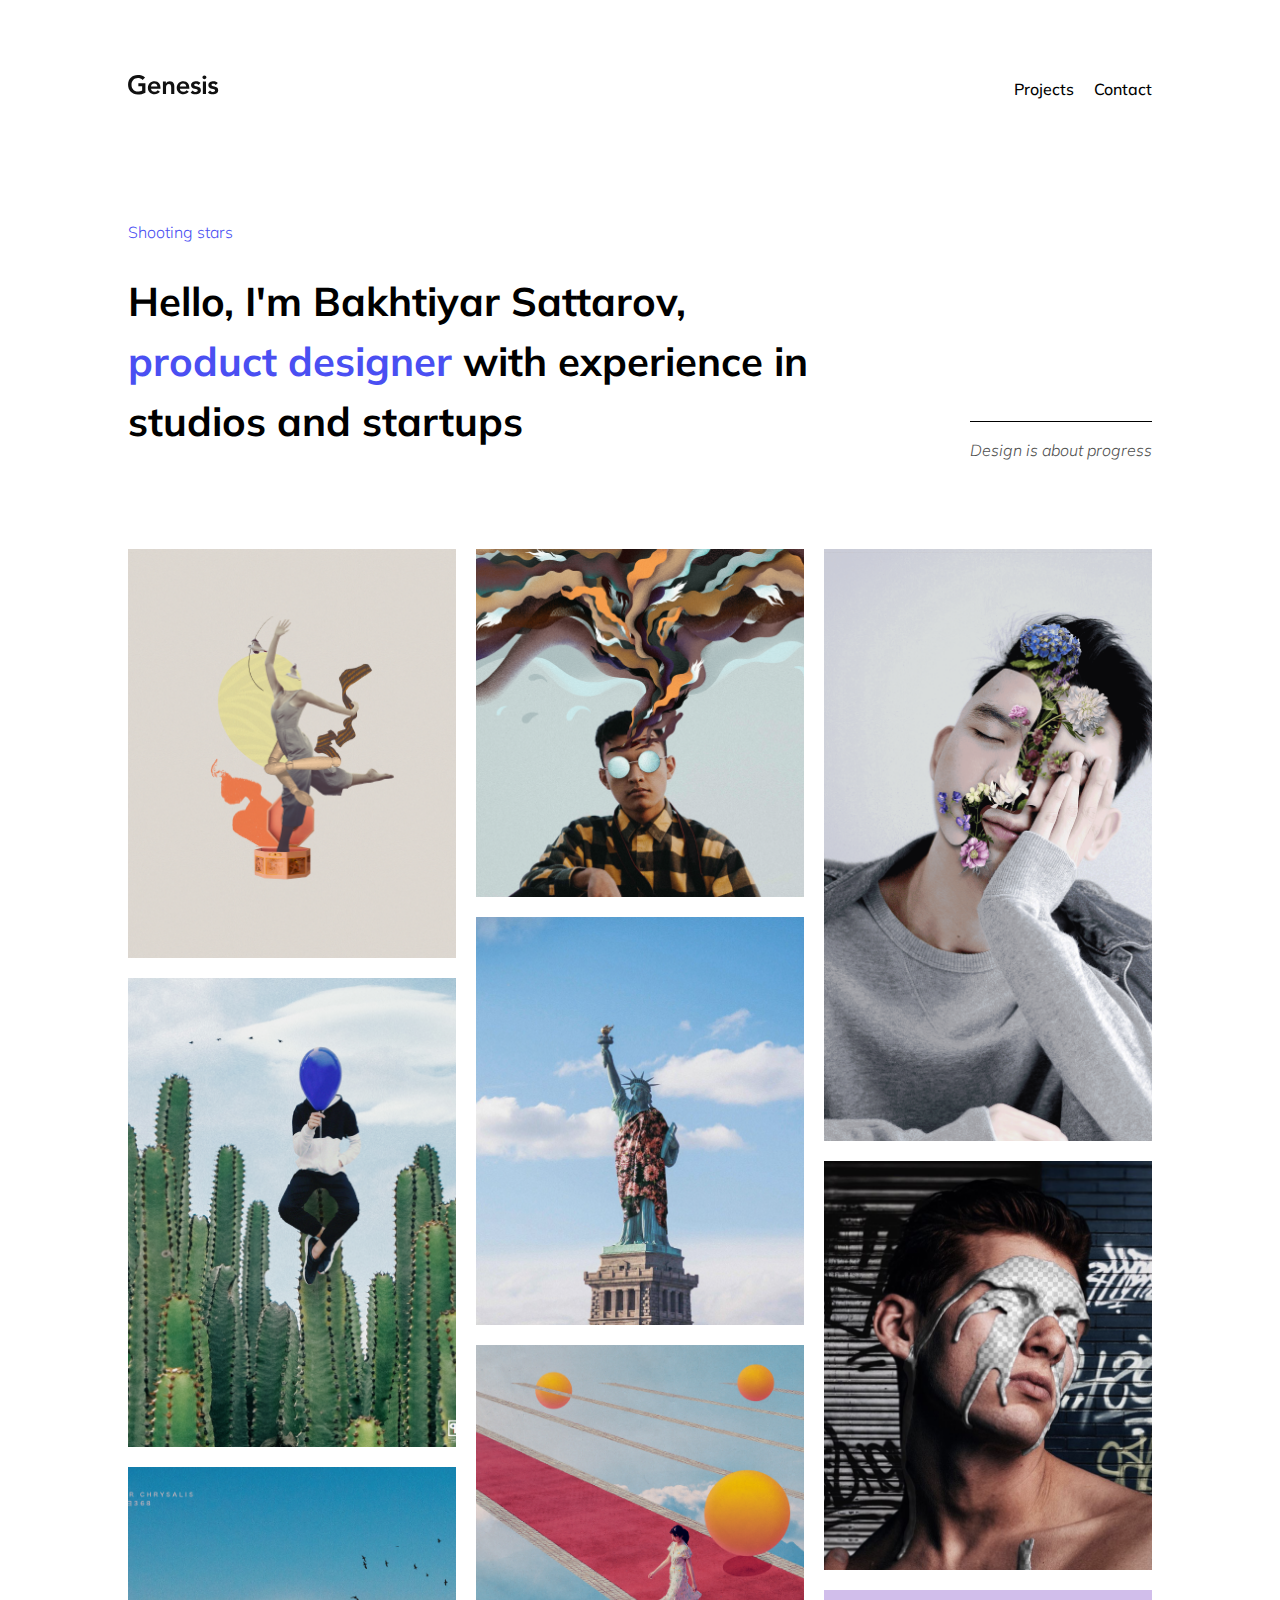
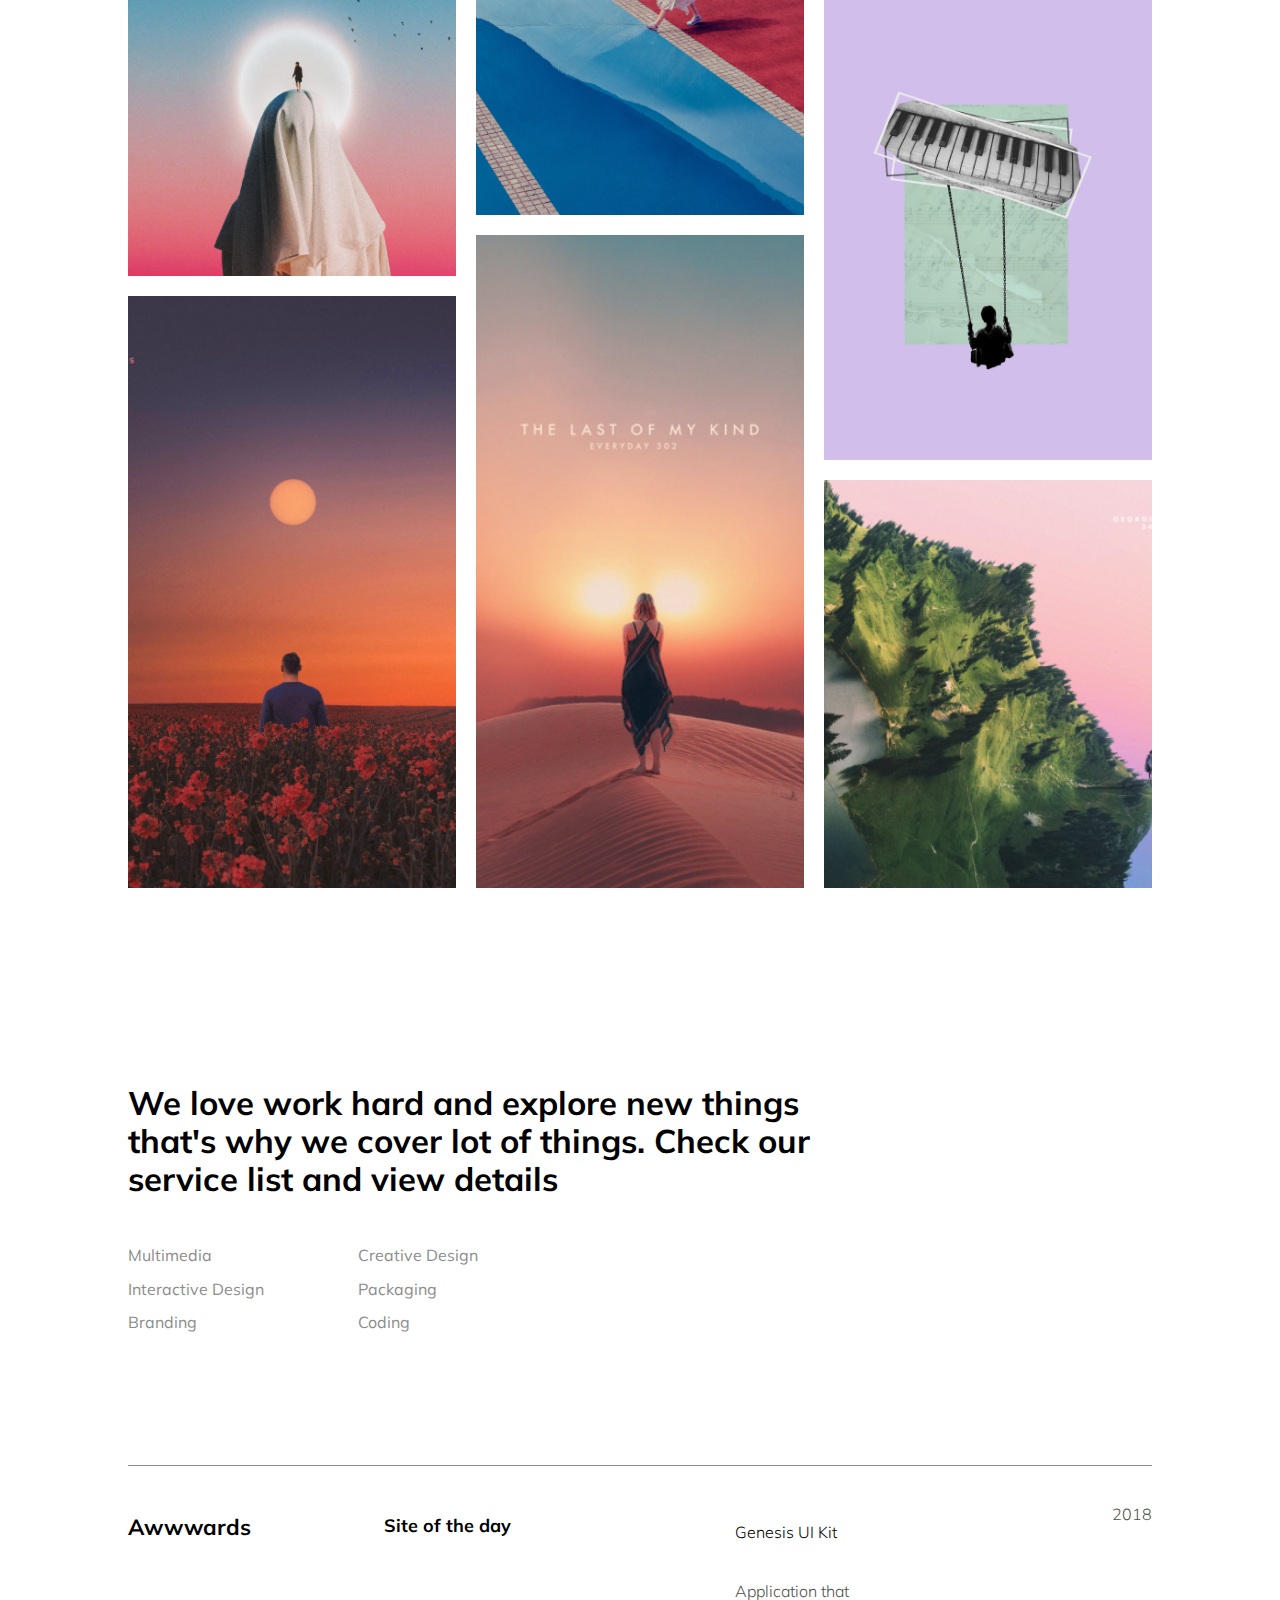
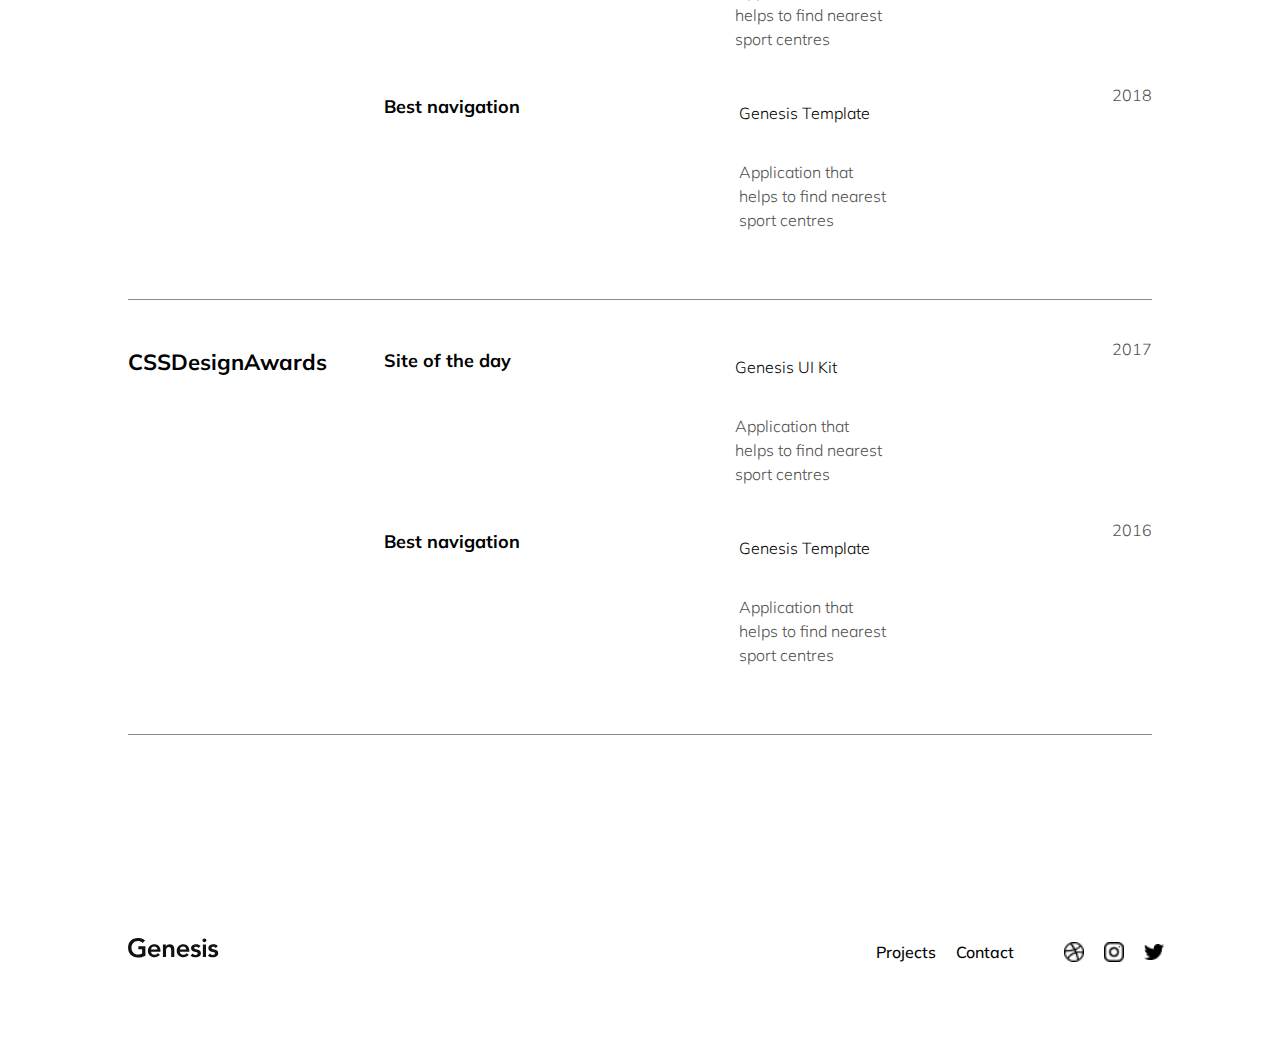
==== commit f740cef3: "css changed to make index.html better responsive" ====
--- a/index.html
+++ b/index.html
@@ -11,7 +11,7 @@
 <body>
 
     <header>
-        <div class="header__logo"><img src="images/genesis-logo.svg" alt=""></div>
+        <div class="header__logo"><img src="images/genesis-logo.svg" alt=""><a href="index.html"></a></div>
         <div class="nav">
             <ul class="nav__list">
                <li class="nav__item"><a href="project-details.html">Projects</a></li>
@@ -51,18 +51,19 @@
 
         <div class="service-section">
             <div class="service-section__title"><h3>We love work hard and explore new things that's why we cover lot of things. Check our service list and view details</h3></div>
+            <div class="service-section__list">
+                <ul class="service-section__ul">
+                    <li class="service-section__li">Multimedia</li>
+                    <li class="service-section__li">Interactive Design</li>
+                    <li class="service-section__li">Branding</li>
+                </ul>
 
-            <ul class="service-section__ul">
-                <li class="service-section__li">Multimedia</li>
-                <li class="service-section__li">Interactive Design</li>
-                <li class="service-section__li">Branding</li>
-            </ul>
-
-            <ul class="service-section__ul">
-                <li class="service-section__li">Creative Design</li>
-                <li class="service-section__li">Packaging</li>
-                <li class="service-section__li">Coding</li>
-            </ul>
+                <ul class="service-section__ul">
+                    <li class="service-section__li">Creative Design</li>
+                    <li class="service-section__li">Packaging</li>
+                    <li class="service-section__li">Coding</li>
+                </ul>
+            </div>    
         </div>
 
         <div class="awards-section">
@@ -117,7 +118,7 @@
     </main>
 
     <footer>
-        <div class="footer__logo"><img src="images/genesis-logo.svg" alt=""></div>
+        <a href="index.html"><div class="footer__logo"><img src="images/genesis-logo.svg" alt=""></div></a>
         <div class="footer-nav">
             <ul class="footer-nav__list">
                 <li class="nav__item"><a href="project-details.html">Projects</a></li>
--- a/styles/style.css
+++ b/styles/style.css
@@ -6,6 +6,7 @@
 
 main {
   padding: 10%;
+  padding-top: 5%;
   display: flex;
   flex-direction: column;
   justify-content: center;
@@ -16,18 +17,14 @@
 .hello-section {
   display: flex;
   flex-direction: row;
-  justify-content: space-between;
-  align-content: space-between;
+  flex-wrap: wrap;
+  justify-content: space-between;
   padding-bottom: 7%;
   width: 100%;
 }
 .hello-section__container {
-  max-width: 60%;
-  flex-direction: column;
-}
-.hello-section__title {
-  font-size: 40px;
-  line-height: 1.5;
+  max-width: 700px;
+  flex-direction: column;
 }
 .hello-section__progress {
   align-self: flex-end;
@@ -43,16 +40,23 @@
   width: 100%;
   display: flex;
   flex-direction: row;
-  flex-wrap: nowrap;
-  justify-content: space-between;
-  align-items: center;
+  flex-wrap: wrap;
+  justify-content: space-between;
+  align-items: baseline;
   padding-top: 10%;
   padding-bottom: 10%;
   border-bottom: 1px solid #8c8c8c;
 }
 .service-section__title {
-  max-width: 50%;
+  min-width: 400px;
+  max-width: 700px;
   font-size: 28px;
+}
+.service-section__list {
+  min-width: 350px;
+  display: flex;
+  flex-direction: row;
+  justify-content: space-between;
 }
 .service-section__ul {
   display: flex;
@@ -170,6 +174,11 @@
   grid-row: 26/33;
 }
 
+h1 {
+  font-size: 40px;
+  line-height: 1.5;
+}
+
 h4 {
   font-size: 22px;
   font-weight: bold;
@@ -203,6 +212,10 @@
   color: #4A4FF2;
 }
 
+ul {
+  padding: 0px;
+}
+
 header {
   margin: auto;
   padding: 5% 10% 2% 10%;
@@ -294,7 +307,7 @@
 .project__list__container {
   display: flex;
   flex-direction: column;
-  min-width: 40%;
+  min-width: 500px;
   padding-bottom: 5%;
 }
 .project__list__item {
@@ -358,8 +371,33 @@
 .contact__form {
   display: flex;
   flex-direction: column;
-  min-width: 40%;
-  padding-bottom: 5%;
+  max-width: 100%;
+  min-width: 500px;
+  padding-bottom: 5%;
+}
+.contact__form__input {
+  border: none;
+  padding-bottom: 15px;
+  margin-bottom: 50px;
+  border-bottom: solid 1px #bababa;
+}
+.contact__form__input:focus {
+  outline: none;
+  border: none;
+  border-color: #ffffff;
+  border-bottom: solid 1px #bababa;
+  color: #4A4FF2;
+}
+.contact__form__button {
+  background-color: #4A4FF2;
+  color: #ffffff;
+  max-width: 150px;
+  padding: 20px;
+  border: none;
+  transition: 0.5s;
+}
+.contact__form__button:hover {
+  background-color: #0008f6;
 }
 
 .map {
